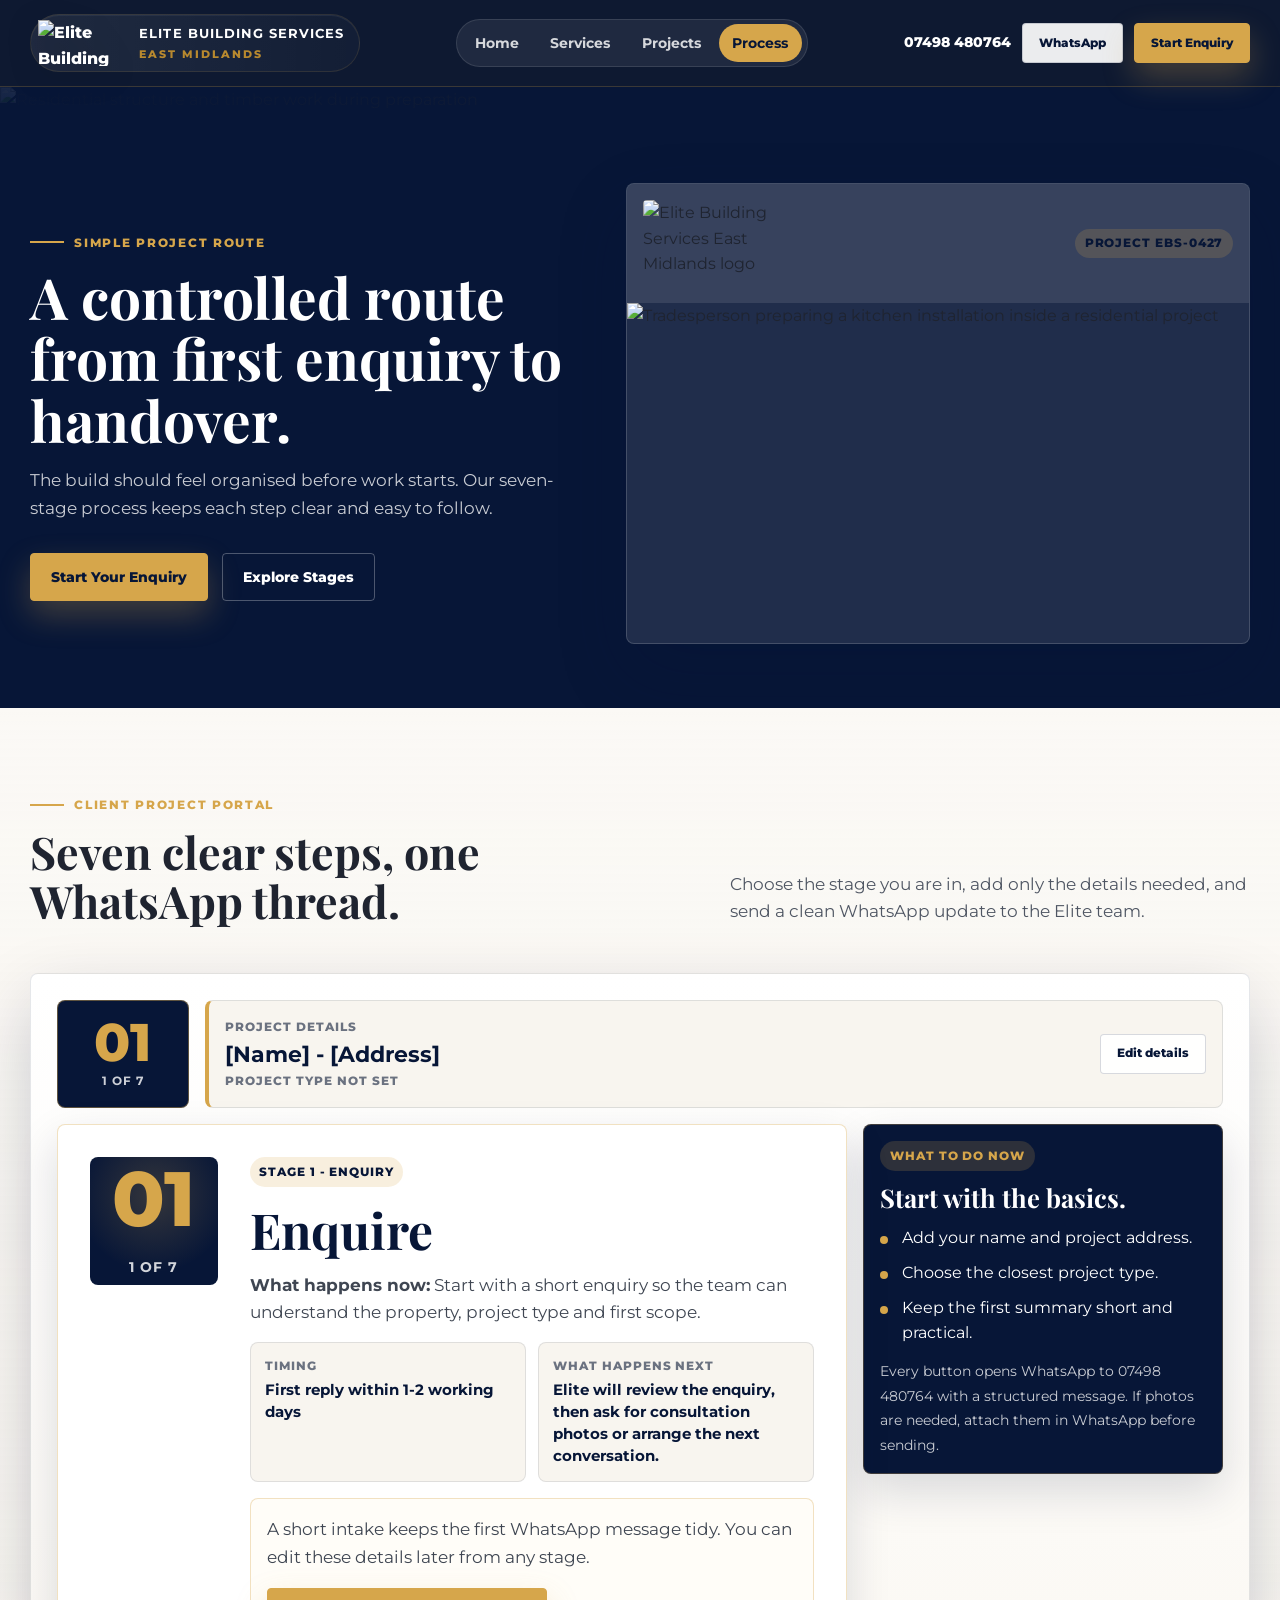
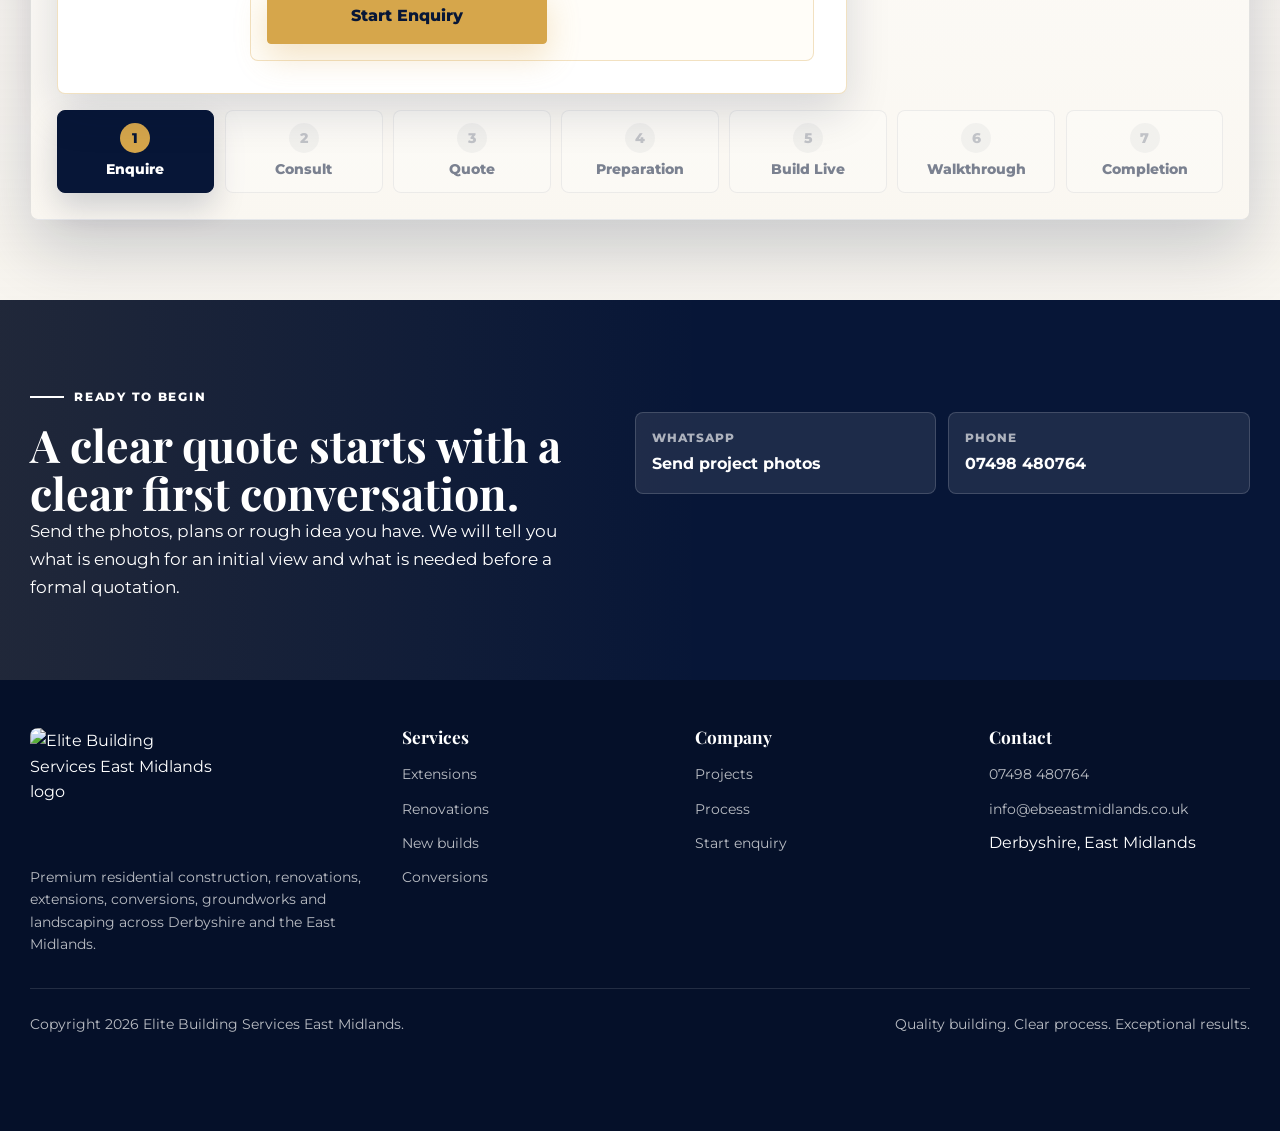
==== process.html @ 4956cdba "Add files via upload" ====
<!DOCTYPE html>
<html lang="en">
<head>
    <meta charset="UTF-8">
    <meta name="viewport" content="width=device-width, initial-scale=1.0">
    <title>Project Process | Elite Building Services East Midlands</title>
    <meta name="description" content="A portal-style walkthrough of the Elite Building Services seven-stage residential construction process, from enquiry and consultation to quote, build and completion.">
    <meta name="theme-color" content="#071637">
    <link rel="stylesheet" href="styles.css">
    <noscript><style>.site-loader{display:none}</style></noscript>
</head>
<body class="process-page">
    <a class="skip-link" href="#main">Skip to content</a>

    <div class="site-loader" aria-hidden="true">
        <img src="images/ebs-logo.png" alt="">
        <span class="loader-lines" aria-hidden="true"><span></span><span></span><span></span><span></span></span>
    </div>

    <header class="site-header" id="siteHeader">
        <div class="container header-inner">
            <a class="brand" href="index.html" aria-label="Elite Building Services East Midlands home">
                <img src="images/ebs-logo.png" width="390" height="256" alt="Elite Building Services East Midlands logo">
                <span class="brand-copy">
                    <strong>Elite Building Services</strong>
                    <span>East Midlands</span>
                </span>
            </a>

            <nav class="primary-nav" aria-label="Primary navigation">
                <a href="index.html">Home</a>
                <a href="services.html">Services</a>
                <a href="projects.html">Projects</a>
                <a class="active" href="process.html">Process</a>
            </nav>

            <div class="header-actions">
                <a class="phone-link" href="tel:07498480764">07498 480764</a>
                <a class="btn btn-secondary btn-small" href="https://wa.me/447498480764?text=Hi%20Elite%20Building%20Services%2C%20I%27d%20like%20to%20discuss%20a%20project" target="_blank" rel="noopener">WhatsApp</a>
                <a class="btn btn-primary btn-small" href="index.html#enquiry">Start Enquiry</a>
                <button class="menu-toggle" id="menuToggle" type="button" aria-expanded="false" aria-controls="mobileMenu">Menu</button>
            </div>
        </div>
    </header>

    <nav class="mobile-menu" id="mobileMenu" aria-label="Mobile navigation">
        <a href="index.html">Home</a>
        <a href="services.html">Services</a>
        <a href="projects.html">Projects</a>
        <a href="process.html">Process</a>
        <a href="tel:07498480764">Call 07498 480764</a>
        <a href="https://wa.me/447498480764?text=Hi%20Elite%20Building%20Services%2C%20I%27d%20like%20to%20discuss%20a%20project" target="_blank" rel="noopener">WhatsApp</a>
    </nav>

    <main id="main">
        <section class="page-hero control-hero" aria-labelledby="process-title">
            <img class="page-hero-img" src="images/WIP.png" alt="Residential structure and timber work during preparation">
            <div class="container page-hero-content control-grid">
                <div>
                    <p class="eyebrow">Simple project route</p>
                    <h1 id="process-title">A controlled route from first enquiry to handover.</h1>
                    <p class="lead">The build should feel organised before work starts. Our seven-stage process keeps each step clear and easy to follow.</p>
                    <div class="hero-actions">
                        <a class="btn btn-primary" href="index.html#enquiry">Start Your Enquiry</a>
                        <a class="btn btn-ghost" href="#stage-details">Explore Stages</a>
                    </div>
                </div>

                <aside class="control-screen" aria-label="Mock project portal overview">
                    <div class="control-screen-top">
                        <img src="images/ebs-logo.png" width="390" height="256" alt="Elite Building Services East Midlands logo">
                        <span class="status-chip">Project EBS-0427</span>
                    </div>
                    <div class="control-screen-image">
                        <img src="images/kitchen in progress.png" alt="Tradesperson preparing a kitchen installation inside a residential project">
                    </div>
                </aside>
            </div>
        </section>

        <section class="section client-portal-section" id="stage-details" aria-labelledby="stage-details-title">
            <div class="container">
                <div class="section-heading">
                    <div>
                        <p class="section-kicker">Client project portal</p>
                        <h2 id="stage-details-title">Seven clear steps, one WhatsApp thread.</h2>
                    </div>
                    <p class="lead">Choose the stage you are in, add only the details needed, and send a clean WhatsApp update to the Elite team.</p>
                </div>

                <div class="simple-process process-page-flow client-portal" data-portal data-client-portal data-default-stage="0">
                    <div class="portal-toolbar">
                        <div class="portal-stage-badge" aria-live="polite">
                            <span data-portal-stage-number>01</span>
                            <strong data-portal-step-text>1 of 7</strong>
                        </div>
                        <div class="portal-project-card">
                            <div>
                                <span>Project details</span>
                                <strong data-project-line>[Name] - [Address]</strong>
                                <em data-project-type-label>Project type not set</em>
                            </div>
                            <button class="btn btn-secondary btn-small" type="button" data-toggle-project-details>Edit details</button>
                        </div>
                    </div>

                    <form class="portal-project-form" data-project-details-form hidden>
                        <div class="form-row">
                            <div class="field">
                                <label for="portalClientName">Name</label>
                                <input id="portalClientName" name="name" autocomplete="name" data-project-input="name" placeholder="Your name" required>
                            </div>
                            <div class="field">
                                <label for="portalProjectAddress">Address</label>
                                <input id="portalProjectAddress" name="address" autocomplete="street-address" data-project-input="address" placeholder="Project address" required>
                            </div>
                        </div>
                        <div class="form-row">
                            <div class="field">
                                <label for="portalPhone">Phone number optional</label>
                                <input id="portalPhone" name="phone" autocomplete="tel" data-project-input="phone" placeholder="Best contact number">
                            </div>
                            <div class="field">
                                <label for="portalProjectType">Project type</label>
                                <select id="portalProjectType" name="projectType" data-project-input="projectType" required>
                                    <option value="">Select a project type</option>
                                    <option>Extension</option>
                                    <option>Renovation</option>
                                    <option>Kitchen</option>
                                    <option>Bathroom</option>
                                    <option>Conversion</option>
                                    <option>Groundworks</option>
                                    <option>Landscaping</option>
                                    <option>New Build</option>
                                    <option>Other</option>
                                </select>
                            </div>
                        </div>
                        <div class="field">
                            <label for="portalProjectSummary">Short project summary</label>
                            <textarea id="portalProjectSummary" name="summary" data-project-input="summary" placeholder="A short note about the work you are planning."></textarea>
                        </div>
                        <div class="portal-action-row">
                            <button class="btn btn-primary" type="submit">Save Project Details</button>
                            <button class="btn btn-secondary" type="button" data-cancel-project-details>Cancel</button>
                        </div>
                    </form>

                    <div class="portal-stage-layout">
                        <article class="current-stage-card portal-stage-card" aria-live="polite">
                            <div class="current-stage-number">
                                <span data-portal-stage-number>01</span>
                                <strong data-portal-step-text>1 of 7</strong>
                            </div>
                            <div class="current-stage-copy">
                                <span class="status-chip" data-portal-status>Stage 1</span>
                                <h3 data-portal-title>Enquire</h3>
                                <p><strong>What happens now:</strong> <span data-portal-summary>Tell us what you are planning through a short WhatsApp enquiry.</span></p>
                                <div class="portal-meta-row">
                                    <div>
                                        <span>Timing</span>
                                        <strong data-portal-timing>First reply within 1-2 working days</strong>
                                    </div>
                                    <div>
                                        <span>What happens next</span>
                                        <strong data-portal-next>We confirm the right route and ask for consultation details if needed.</strong>
                                    </div>
                                </div>
                                <div class="stage-action-panel" data-stage-action-panel></div>
                            </div>
                        </article>

                        <aside class="portal-helper-card">
                            <span class="status-chip">What to do now</span>
                            <h3 data-helper-title>Start with the basics.</h3>
                            <ul class="portal-checklist" data-portal-checklist></ul>
                            <p class="portal-note">Every button opens WhatsApp to 07498 480764 with a structured message. If photos are needed, attach them in WhatsApp before sending.</p>
                        </aside>
                    </div>

                    <div class="simple-stage-flow client-stage-flow" aria-label="Project stages">
                        <button class="simple-stage is-active" type="button" data-stage="0"><span>1</span>Enquire</button>
                        <button class="simple-stage" type="button" data-stage="1"><span>2</span>Consult</button>
                        <button class="simple-stage" type="button" data-stage="2"><span>3</span>Quote</button>
                        <button class="simple-stage" type="button" data-stage="3"><span>4</span>Preparation</button>
                        <button class="simple-stage" type="button" data-stage="4"><span>5</span>Build Live</button>
                        <button class="simple-stage" type="button" data-stage="5"><span>6</span>Walkthrough</button>
                        <button class="simple-stage" type="button" data-stage="6"><span>7</span>Completion</button>
                    </div>
                </div>
            </div>
        </section>

        <section class="section cta-band" aria-labelledby="process-cta-title">
            <div class="container cta-grid">
                <div class="cta-copy">
                    <p class="section-kicker">Ready to begin</p>
                    <h2 id="process-cta-title">A clear quote starts with a clear first conversation.</h2>
                    <p class="lead">Send the photos, plans or rough idea you have. We will tell you what is enough for an initial view and what is needed before a formal quotation.</p>
                </div>
                <div class="contact-cards">
                    <a class="contact-card" href="https://wa.me/447498480764?text=Hi%20Elite%20Building%20Services%2C%20I%27d%20like%20to%20start%20a%20project%20enquiry" target="_blank" rel="noopener">
                        <span>WhatsApp</span>
                        <strong>Send project photos</strong>
                    </a>
                    <a class="contact-card" href="tel:07498480764">
                        <span>Phone</span>
                        <strong>07498 480764</strong>
                    </a>
                </div>
            </div>
        </section>
    </main>

    <footer class="site-footer">
        <div class="container">
            <div class="footer-grid">
                <div>
                    <img class="footer-logo" src="images/ebs-logo.png" width="390" height="256" alt="Elite Building Services East Midlands logo">
                    <p>Premium residential construction, renovations, extensions, conversions, groundworks and landscaping across Derbyshire and the East Midlands.</p>
                </div>
                <div>
                    <h4>Services</h4>
                    <ul class="footer-list">
                        <li><a href="services.html#extensions">Extensions</a></li>
                        <li><a href="services.html#renovations">Renovations</a></li>
                        <li><a href="services.html#new-builds">New builds</a></li>
                        <li><a href="services.html#conversions">Conversions</a></li>
                    </ul>
                </div>
                <div>
                    <h4>Company</h4>
                    <ul class="footer-list">
                        <li><a href="projects.html">Projects</a></li>
                        <li><a href="process.html">Process</a></li>
                        <li><a href="index.html#enquiry">Start enquiry</a></li>
                    </ul>
                </div>
                <div>
                    <h4>Contact</h4>
                    <ul class="footer-list">
                        <li><a href="tel:07498480764">07498 480764</a></li>
                        <li><a href="mailto:info@ebseastmidlands.co.uk">info@ebseastmidlands.co.uk</a></li>
                        <li>Derbyshire, East Midlands</li>
                    </ul>
                </div>
            </div>
            <div class="footer-bottom">
                <p>Copyright 2026 Elite Building Services East Midlands.</p>
                <p>Quality building. Clear process. Exceptional results.</p>
            </div>
        </div>
    </footer>

    <div class="floating-enquiry" data-floating-enquiry>
        <button class="floating-enquiry-toggle" type="button" aria-expanded="false" aria-controls="floatingEnquiryPanel">
            <span>WA</span>
            <strong>Enquire</strong>
        </button>
        <div class="floating-enquiry-panel" id="floatingEnquiryPanel">
            <p>Start with photos, plans or a rough idea.</p>
            <a href="https://wa.me/447498480764?text=Hi%20Elite%20Building%20Services%2C%20I%27d%20like%20to%20start%20an%20enquiry.%20I%20can%20send%20photos%20of%20the%20project%20area." target="_blank" rel="noopener">General enquiry</a>
            <a href="https://wa.me/447498480764?text=Hi%20Elite%20Building%20Services%2C%20I%27m%20planning%20an%20extension.%20I%20can%20send%20clear%20photos%20of%20the%20area%2C%20access%20and%20levels." target="_blank" rel="noopener">Extension photo enquiry</a>
            <a href="https://wa.me/447498480764?text=Hi%20Elite%20Building%20Services%2C%20I%27m%20planning%20a%20kitchen%20renovation.%20I%20can%20send%20current%20photos%20and%20rough%20dimensions." target="_blank" rel="noopener">Kitchen renovation enquiry</a>
            <a href="tel:07498480764">Call 07498 480764</a>
        </div>
    </div>

    <div class="mobile-contact-bar" aria-label="Quick contact">
        <a href="https://wa.me/447498480764?text=Hi%20Elite%20Building%20Services%2C%20I%27d%20like%20to%20discuss%20a%20project" target="_blank" rel="noopener">WhatsApp</a>
        <a href="tel:07498480764">Call</a>
        <a href="index.html#enquiry">Enquire</a>
    </div>

    <script src="script.js"></script>
</body>
</html>
---- styles.css ----
@import url("https://fonts.googleapis.com/css2?family=Montserrat:wght@400;500;600;700;800&family=Playfair+Display:wght@600;700&display=swap");

:root {
    --navy: #071637;
    --navy-2: #0c2449;
    --gold: #d6a64b;
    --gold-2: #b8892f;
    --stone: #f8f5ef;
    --stone-2: #eee6d8;
    --white: #ffffff;
    --charcoal: #1f2430;
    --muted: #6b7280;
    --line: #ded7c9;
    --sage: #687669;

    --space-xs: 0.5rem;
    --space-sm: 0.875rem;
    --space-md: 1.25rem;
    --space-lg: 2rem;
    --space-xl: 3rem;
    --space-2xl: 5rem;

    --radius-sm: 4px;
    --radius-md: 8px;
    --radius-lg: 8px;

    --shadow-sm: 0 8px 24px rgba(7, 22, 55, 0.08);
    --shadow-md: 0 18px 45px rgba(7, 22, 55, 0.14);
    --shadow-lg: 0 28px 70px rgba(7, 22, 55, 0.2);
    --header-height: 86px;
}

* {
    box-sizing: border-box;
}

html {
    scroll-behavior: smooth;
    overflow-x: hidden;
}

body {
    margin: 0;
    overflow-x: hidden;
    color: var(--charcoal);
    background:
        linear-gradient(90deg, rgba(7, 22, 55, 0.025) 1px, transparent 1px),
        linear-gradient(180deg, rgba(7, 22, 55, 0.02) 1px, transparent 1px),
        var(--stone);
    background-size: 36px 36px, 36px 36px, auto;
    font-family: "Montserrat", Arial, sans-serif;
    line-height: 1.6;
}

body.is-locked {
    overflow: hidden;
}

[hidden] {
    display: none !important;
}

img {
    display: block;
    max-width: 100%;
    height: auto;
}

a {
    color: inherit;
    text-decoration: none;
}

button,
input,
textarea,
select {
    font: inherit;
}

button {
    cursor: pointer;
}

:focus-visible {
    outline: 3px solid rgba(214, 166, 75, 0.75);
    outline-offset: 3px;
}

.skip-link {
    position: absolute;
    top: -60px;
    left: 1rem;
    z-index: 9999;
    padding: 0.75rem 1rem;
    background: var(--gold);
    color: var(--navy);
    font-weight: 800;
    border-radius: var(--radius-sm);
}

.skip-link:focus {
    top: 1rem;
}

.site-loader {
    position: fixed;
    inset: 0;
    z-index: 3000;
    display: grid;
    place-items: center;
    overflow: hidden;
    background:
        radial-gradient(circle at 50% 42%, rgba(214, 166, 75, 0.18), transparent 28rem),
        linear-gradient(135deg, #06112b 0%, var(--navy) 58%, #030918 100%);
    transition: opacity 0.75s ease, visibility 0.75s ease, transform 0.75s ease;
}

.site-loader img {
    position: relative;
    z-index: 3;
    width: min(280px, 72vw);
    border: 1px solid rgba(214, 166, 75, 0.22);
    border-radius: var(--radius-lg);
    box-shadow: 0 34px 90px rgba(0, 0, 0, 0.38);
    opacity: 0.72;
    transform: translateY(10px) scale(0.94);
    clip-path: inset(0 26% 0 26%);
    filter: drop-shadow(0 0 28px rgba(214, 166, 75, 0.28));
    animation: logoBuild 0.72s cubic-bezier(0.77, 0, 0.18, 1) 0.08s forwards, logoSettle 0.68s ease 0.86s forwards;
}

.loader-lines {
    position: absolute;
    z-index: 2;
    width: min(332px, 82vw);
    height: min(220px, 54vw);
    pointer-events: none;
}

.loader-lines span {
    position: absolute;
    background: linear-gradient(90deg, transparent, rgba(214, 166, 75, 0.94), transparent);
    box-shadow: 0 0 18px rgba(214, 166, 75, 0.24);
    transform-origin: left center;
    opacity: 0;
}

.loader-lines span:nth-child(1),
.loader-lines span:nth-child(3) {
    height: 1px;
    left: 0;
    right: 0;
    transform: scaleX(0);
    animation: lineDrawX 0.72s ease 0.04s forwards;
}

.loader-lines span:nth-child(1) {
    top: 0;
}

.loader-lines span:nth-child(3) {
    bottom: 0;
    animation-delay: 0.18s;
}

.loader-lines span:nth-child(2),
.loader-lines span:nth-child(4) {
    width: 1px;
    top: 0;
    bottom: 0;
    transform: scaleY(0);
    animation: lineDrawY 0.72s ease 0.12s forwards;
}

.loader-lines span:nth-child(2) {
    right: 0;
}

.loader-lines span:nth-child(4) {
    left: 0;
    animation-delay: 0.26s;
}

.site-loader::before,
.site-loader::after {
    content: "";
    position: absolute;
    pointer-events: none;
}

.site-loader::before {
    width: min(360px, 82vw);
    height: min(360px, 82vw);
    border: 1px solid rgba(214, 166, 75, 0.16);
    border-radius: 999px;
    transform: scale(0.72);
    opacity: 0;
    animation: loaderHalo 1.35s ease 0.25s forwards;
}

.site-loader::after {
    width: min(320px, 80vw);
    height: 2px;
    background: linear-gradient(90deg, transparent, rgba(214, 166, 75, 0.85), transparent);
    transform: translateX(-120%);
    animation: loaderSweep 1.45s ease 0.35s forwards;
}

body.is-loaded .site-loader {
    opacity: 0;
    visibility: hidden;
    pointer-events: none;
    transform: translateY(-14px) scale(0.985);
}

body.is-loaded .site-header,
body.is-loaded main,
body.is-loaded .site-footer {
    animation: pageEnter 0.72s ease both;
}

@keyframes logoBuild {
    0% {
        opacity: 0.72;
        transform: translateY(10px) scale(0.94);
        clip-path: inset(0 26% 0 26%);
    }
    38% {
        opacity: 1;
        clip-path: inset(0 14% 0 14%);
    }
    100% {
        opacity: 1;
        transform: translateY(0) scale(1);
        clip-path: inset(0 0 0 0);
    }
}

@keyframes lineDrawX {
    0% {
        opacity: 0;
        transform: scaleX(0);
    }
    35% {
        opacity: 1;
    }
    100% {
        opacity: 0.72;
        transform: scaleX(1);
    }
}

@keyframes lineDrawY {
    0% {
        opacity: 0;
        transform: scaleY(0);
    }
    35% {
        opacity: 1;
    }
    100% {
        opacity: 0.72;
        transform: scaleY(1);
    }
}

@keyframes logoSettle {
    50% {
        transform: translateY(-3px) scale(1.015);
    }
    100% {
        transform: translateY(0) scale(1);
    }
}

@keyframes loaderHalo {
    0% {
        opacity: 0;
        transform: scale(0.72);
    }
    60% {
        opacity: 1;
    }
    100% {
        opacity: 0.28;
        transform: scale(1);
    }
}

@keyframes loaderSweep {
    0% {
        transform: translateX(-120%);
        opacity: 0;
    }
    30% {
        opacity: 1;
    }
    100% {
        transform: translateX(120%);
        opacity: 0;
    }
}

@keyframes pageEnter {
    from {
        opacity: 0.92;
        transform: translateY(10px);
    }
    to {
        opacity: 1;
        transform: translateY(0);
    }
}

.container {
    width: min(1220px, calc(100% - 40px));
    margin: 0 auto;
}

.section {
    padding: var(--space-2xl) 0;
}

.section-tight {
    padding: var(--space-xl) 0;
}

.section-navy {
    background: var(--navy);
    color: var(--white);
}

.section-stone {
    background: rgba(255, 255, 255, 0.48);
}

.section-kicker,
.eyebrow {
    display: inline-flex;
    align-items: center;
    gap: 0.65rem;
    margin: 0 0 var(--space-sm);
    color: var(--gold);
    font-size: 0.76rem;
    font-weight: 800;
    text-transform: uppercase;
    letter-spacing: 0.14em;
}

.section-kicker::before,
.eyebrow::before {
    content: "";
    width: 34px;
    height: 2px;
    background: currentColor;
}

h1,
h2,
h3,
h4 {
    margin: 0;
    color: var(--charcoal);
    font-family: "Playfair Display", Georgia, serif;
    line-height: 1.08;
}

[id] {
    scroll-margin-top: calc(var(--header-height) + 24px);
}

h1 {
    max-width: 900px;
    font-size: 4.35rem;
}

h2 {
    font-size: 2.8rem;
}

h3 {
    font-size: 1.55rem;
}

h4 {
    font-size: 1.08rem;
}

p {
    margin: 0;
    color: var(--muted);
}

.lead {
    max-width: 760px;
    color: #4f5663;
    font-size: 1.08rem;
}

.section-heading {
    display: flex;
    justify-content: space-between;
    gap: var(--space-lg);
    align-items: end;
    margin-bottom: var(--space-xl);
}

.section-heading .lead {
    max-width: 520px;
}

.section-navy h1,
.section-navy h2,
.section-navy h3,
.section-navy h4,
.section-navy p {
    color: var(--white);
}

.section-navy .lead,
.section-navy p {
    color: rgba(255, 255, 255, 0.76);
}

.btn {
    display: inline-flex;
    min-height: 48px;
    align-items: center;
    justify-content: center;
    gap: 0.55rem;
    padding: 0.82rem 1.25rem;
    border: 1px solid transparent;
    border-radius: var(--radius-sm);
    color: var(--navy);
    font-size: 0.86rem;
    font-weight: 800;
    line-height: 1.2;
    text-align: center;
    transition: transform 0.22s ease, background 0.22s ease, color 0.22s ease, border-color 0.22s ease, box-shadow 0.22s ease;
}

.btn:hover {
    transform: translateY(-2px);
}

.btn-primary {
    background: var(--gold);
    border-color: var(--gold);
    color: var(--navy);
    box-shadow: 0 14px 32px rgba(214, 166, 75, 0.28);
}

.btn-primary:hover {
    background: var(--gold-2);
    border-color: var(--gold-2);
}

.btn-secondary {
    background: rgba(255, 255, 255, 0.92);
    border-color: rgba(7, 22, 55, 0.16);
    color: var(--navy);
}

.btn-secondary:hover {
    background: var(--navy);
    border-color: var(--navy);
    color: var(--white);
}

.btn-ghost {
    background: transparent;
    border-color: rgba(255, 255, 255, 0.28);
    color: var(--white);
}

.btn-ghost:hover {
    background: var(--white);
    border-color: var(--white);
    color: var(--navy);
}

.btn-small {
    min-height: 40px;
    padding: 0.66rem 1rem;
    font-size: 0.78rem;
}

.site-header {
    position: sticky;
    top: 0;
    z-index: 2000;
    min-height: var(--header-height);
    background: rgba(5, 16, 41, 0.96);
    border-bottom: 1px solid rgba(214, 166, 75, 0.22);
    backdrop-filter: blur(20px);
    transition: box-shadow 0.24s ease, background 0.24s ease;
}

.site-header.is-scrolled {
    background: rgba(5, 16, 41, 0.98);
    box-shadow: 0 18px 38px rgba(5, 16, 41, 0.2);
}

.header-inner {
    display: flex;
    min-height: var(--header-height);
    align-items: center;
    justify-content: space-between;
    gap: var(--space-md);
}

.brand {
    display: inline-flex;
    align-items: center;
    gap: 0.85rem;
    min-width: 0;
    padding: 0.34rem 0.9rem 0.34rem 0.42rem;
    border: 1px solid rgba(214, 166, 75, 0.13);
    border-radius: 999px;
    background: linear-gradient(90deg, rgba(255, 255, 255, 0.075), rgba(255, 255, 255, 0.025));
    color: var(--white);
    font-weight: 800;
    box-shadow: inset 0 1px 0 rgba(255, 255, 255, 0.06);
}

.brand img {
    width: 88px;
    height: 46px;
    border-radius: 0;
    object-fit: contain;
    border: 0;
    box-shadow: none;
    filter: drop-shadow(0 8px 16px rgba(0, 0, 0, 0.24));
}

.brand-copy {
    display: flex;
    flex-direction: column;
    gap: 0.1rem;
}

.brand-copy strong {
    color: var(--white);
    font-size: 0.82rem;
    text-transform: uppercase;
    letter-spacing: 0.08em;
}

.brand-copy span {
    color: var(--gold-2);
    font-size: 0.68rem;
    font-weight: 800;
    text-transform: uppercase;
    letter-spacing: 0.18em;
}

.primary-nav {
    display: flex;
    align-items: center;
    justify-content: center;
    gap: 0.25rem;
    padding: 0.28rem;
    background: rgba(255, 255, 255, 0.07);
    border: 1px solid rgba(255, 255, 255, 0.11);
    border-radius: 999px;
}

.primary-nav a,
.mobile-menu a {
    position: relative;
    color: rgba(255, 255, 255, 0.82);
    font-size: 0.86rem;
    font-weight: 700;
}

.primary-nav a {
    padding: 0.48rem 0.86rem;
    border-radius: 999px;
}

.primary-nav a::after {
    display: none;
}

.primary-nav a:hover,
.primary-nav a.active {
    background: var(--gold);
    color: var(--navy);
}

.header-actions {
    display: flex;
    align-items: center;
    gap: 0.7rem;
}

.phone-link {
    color: var(--white);
    font-size: 0.85rem;
    font-weight: 800;
}

.menu-toggle {
    display: none;
    width: 44px;
    height: 44px;
    align-items: center;
    justify-content: center;
    border: 1px solid rgba(7, 22, 55, 0.15);
    border-radius: var(--radius-sm);
    background: rgba(255, 255, 255, 0.08);
    color: var(--white);
    font-size: 0.72rem;
    font-weight: 800;
    text-transform: uppercase;
}

.mobile-menu {
    display: none;
    position: fixed;
    top: var(--header-height);
    left: 0;
    right: 0;
    z-index: 1900;
    padding: 1.2rem 20px 1.5rem;
    background: var(--stone);
    border-bottom: 1px solid var(--line);
    box-shadow: var(--shadow-md);
}

.mobile-menu.is-open {
    display: grid;
    gap: 0.9rem;
}

.mobile-menu a {
    color: var(--navy);
    padding: 0.75rem 0;
    border-bottom: 1px solid rgba(7, 22, 55, 0.08);
}

.hero-home {
    position: relative;
    min-height: 760px;
    display: grid;
    align-items: stretch;
    overflow: hidden;
    background: var(--navy);
}

.hero-home::after {
    content: "";
    position: absolute;
    inset: 0;
    background:
        linear-gradient(90deg, rgba(7, 22, 55, 0.9) 0%, rgba(7, 22, 55, 0.72) 42%, rgba(7, 22, 55, 0.26) 100%),
        linear-gradient(180deg, rgba(7, 22, 55, 0.12) 0%, rgba(7, 22, 55, 0.8) 100%);
    z-index: 1;
}

.hero-home .hero-image {
    position: absolute;
    inset: 0;
    width: 100%;
    height: 100%;
    object-fit: cover;
}

.hero-inner {
    position: relative;
    z-index: 2;
    display: grid;
    grid-template-columns: minmax(0, 1.08fr) 420px;
    gap: var(--space-xl);
    align-items: center;
    padding: 7rem 0 5rem;
}

.hero-copy h1 {
    color: var(--white);
    min-width: 0;
    overflow-wrap: break-word;
}

.hero-copy .lead {
    max-width: 680px;
    margin-top: var(--space-md);
    color: rgba(255, 255, 255, 0.84);
    font-size: 1.15rem;
}

.hero-actions {
    display: flex;
    flex-wrap: wrap;
    gap: 0.9rem;
    margin-top: var(--space-lg);
}

.hero-brand-card {
    max-width: 390px;
    padding: 1rem;
    background: rgba(255, 255, 255, 0.1);
    border: 1px solid rgba(255, 255, 255, 0.18);
    border-radius: var(--radius-lg);
    backdrop-filter: blur(16px);
    box-shadow: var(--shadow-lg);
    text-align: center;
}

.hero-brand-card img {
    width: 180px;
    border-radius: var(--radius-md);
    margin: 0 auto 1rem;
}

.hero-brand-card p {
    color: rgba(255, 255, 255, 0.78);
    font-size: 0.9rem;
}

.hero-brand-card .metric-row {
    display: grid;
    grid-template-columns: repeat(2, 1fr);
    gap: 0.75rem;
    margin-top: 1rem;
}

.metric {
    padding: 0.9rem;
    background: rgba(7, 22, 55, 0.48);
    border: 1px solid rgba(214, 166, 75, 0.22);
    border-radius: var(--radius-md);
}

.metric strong {
    display: block;
    color: var(--gold);
    font-size: 1.3rem;
    line-height: 1;
}

.metric span {
    display: block;
    margin-top: 0.35rem;
    color: rgba(255, 255, 255, 0.76);
    font-size: 0.74rem;
    font-weight: 700;
}

.trust-strip {
    position: relative;
    z-index: 3;
    margin-top: -78px;
}

.trust-strip-inner {
    display: grid;
    grid-template-columns: 1.1fr repeat(4, 1fr);
    gap: 0;
    overflow: hidden;
    background: var(--white);
    border: 1px solid rgba(7, 22, 55, 0.1);
    border-radius: var(--radius-lg);
    box-shadow: var(--shadow-lg);
}

.trust-logo {
    display: grid;
    align-items: center;
    justify-items: center;
    padding: 1rem;
    background: var(--navy);
}

.trust-logo img {
    width: 170px;
    border-radius: var(--radius-md);
    margin: 0 auto;
}

.trust-item {
    padding: 1.2rem 1.1rem;
    border-left: 1px solid rgba(7, 22, 55, 0.08);
}

.trust-item strong {
    display: block;
    margin-bottom: 0.25rem;
    color: var(--navy);
    font-size: 0.88rem;
}

.trust-item span {
    color: var(--muted);
    font-size: 0.78rem;
}

.mosaic-grid {
    display: grid;
    grid-template-columns: 1.2fr 0.85fr 0.85fr;
    grid-auto-rows: 245px;
    gap: 1rem;
}

.mosaic-item {
    position: relative;
    overflow: hidden;
    border-radius: var(--radius-lg);
    box-shadow: var(--shadow-sm);
    isolation: isolate;
}

.mosaic-item.large {
    grid-row: span 2;
}

.mosaic-item.wide {
    grid-column: span 2;
}

.mosaic-item img,
.service-card img,
.case-image img,
.team-card img,
.project-card img,
.service-feature img,
.page-hero-img,
.feature-split img {
    width: 100%;
    height: 100%;
    object-fit: cover;
}

.mosaic-item img,
.service-card img,
.project-card img {
    transition: transform 0.5s ease;
}

.mosaic-item:hover img,
.service-card:hover img,
.project-card:hover img {
    transform: scale(1.045);
}

.mosaic-overlay {
    position: absolute;
    inset: auto 0 0;
    z-index: 2;
    display: flex;
    justify-content: space-between;
    gap: 1rem;
    align-items: end;
    padding: 1.4rem;
    color: var(--white);
    background: linear-gradient(180deg, transparent 0%, rgba(7, 22, 55, 0.86) 100%);
}

.mosaic-overlay strong {
    display: block;
    color: var(--white);
    font-size: 1rem;
}

.mosaic-overlay span {
    display: block;
    color: rgba(255, 255, 255, 0.72);
    font-size: 0.78rem;
    font-weight: 700;
}

.mosaic-overlay em {
    color: var(--gold);
    font-style: normal;
    font-size: 0.78rem;
    font-weight: 800;
    white-space: nowrap;
}

.services-grid {
    display: grid;
    grid-template-columns: repeat(3, 1fr);
    gap: 1rem;
}

.service-card {
    overflow: hidden;
    background: var(--white);
    border: 1px solid rgba(7, 22, 55, 0.1);
    border-radius: var(--radius-lg);
    box-shadow: var(--shadow-sm);
    transition: transform 0.22s ease, box-shadow 0.22s ease, border-color 0.22s ease;
}

.service-card:hover {
    transform: translateY(-4px);
    border-color: rgba(214, 166, 75, 0.55);
    box-shadow: var(--shadow-md);
}

.service-card-media {
    height: 210px;
    overflow: hidden;
}

.service-card-body {
    padding: 1.25rem;
}

.service-card h3 {
    margin-bottom: 0.55rem;
    font-size: 1.35rem;
}

.service-card p {
    font-size: 0.91rem;
}

.service-card .card-link {
    display: inline-flex;
    margin-top: 1rem;
    color: var(--gold-2);
    font-size: 0.78rem;
    font-weight: 800;
    text-transform: uppercase;
    letter-spacing: 0.1em;
}

.portal-section {
    position: relative;
    overflow: hidden;
    background: var(--navy);
}

.portal-section::before {
    content: "";
    position: absolute;
    inset: 0;
    background:
        linear-gradient(90deg, rgba(255, 255, 255, 0.035) 1px, transparent 1px),
        linear-gradient(180deg, rgba(255, 255, 255, 0.035) 1px, transparent 1px);
    background-size: 48px 48px;
    opacity: 0.8;
}

.portal-section > .container {
    position: relative;
    z-index: 1;
}

.portal-section h2,
.portal-section .section-heading p {
    color: var(--white);
}

.portal-section .lead {
    color: rgba(255, 255, 255, 0.74);
}

.portal-grid {
    display: grid;
    grid-template-columns: 1fr 420px;
    gap: var(--space-lg);
    align-items: start;
}

.portal-workspace,
.portal-panel,
.client-panel {
    background: rgba(255, 255, 255, 0.92);
    border: 1px solid rgba(255, 255, 255, 0.38);
    border-radius: var(--radius-lg);
    box-shadow: var(--shadow-lg);
}

.portal-workspace {
    padding: 1rem;
}

.portal-toolbar {
    display: flex;
    justify-content: space-between;
    gap: 1rem;
    align-items: center;
    padding: 1rem;
    margin-bottom: 1rem;
    background: var(--stone);
    border: 1px solid rgba(7, 22, 55, 0.08);
    border-radius: var(--radius-md);
}

.portal-toolbar img {
    width: 112px;
    border-radius: var(--radius-sm);
}

.project-ref {
    display: flex;
    flex-direction: column;
    align-items: end;
    color: var(--muted);
    font-size: 0.76rem;
    font-weight: 700;
    text-transform: uppercase;
    letter-spacing: 0.08em;
}

.project-ref strong {
    color: var(--navy);
    font-size: 1.1rem;
    letter-spacing: 0;
}

.progress-track {
    position: relative;
    height: 10px;
    margin: 0.5rem 1rem 1.3rem;
    overflow: hidden;
    background: rgba(7, 22, 55, 0.12);
    border-radius: 999px;
}

.progress-fill {
    width: 43%;
    height: 100%;
    background: linear-gradient(90deg, var(--gold) 0%, #f0c86e 100%);
    border-radius: inherit;
    transition: width 0.3s ease;
}

.stage-strip {
    display: grid;
    grid-template-columns: repeat(7, 1fr);
    gap: 0.6rem;
}

.portal-intake {
    display: grid;
    grid-template-columns: 260px 1fr;
    gap: 0.9rem;
    margin: 0 0 1rem;
    padding: 1rem;
    background: var(--stone);
    border: 1px solid rgba(7, 22, 55, 0.08);
    border-radius: var(--radius-md);
}

.portal-intake.compact-intake {
    grid-template-columns: 1fr;
    margin: 1rem 0;
}

.compact-field {
    align-content: start;
}

.photo-brief {
    display: grid;
    gap: 0.55rem;
    min-width: 0;
    padding-left: 1rem;
    border-left: 1px solid rgba(7, 22, 55, 0.12);
}

.photo-brief h4 {
    color: var(--navy);
    font-family: "Montserrat", Arial, sans-serif;
    font-size: 0.88rem;
    text-transform: uppercase;
    letter-spacing: 0.08em;
}

.photo-brief p {
    font-size: 0.86rem;
}

.stage-card,
.process-nav-button {
    display: grid;
    gap: 0.45rem;
    min-height: 126px;
    padding: 0.85rem;
    border: 1px solid rgba(7, 22, 55, 0.1);
    border-radius: var(--radius-md);
    background: var(--white);
    color: var(--charcoal);
    text-align: left;
    transition: transform 0.22s ease, border-color 0.22s ease, box-shadow 0.22s ease, background 0.22s ease;
}

.stage-card:hover,
.process-nav-button:hover {
    transform: translateY(-2px);
    border-color: rgba(214, 166, 75, 0.55);
    box-shadow: var(--shadow-sm);
}

.stage-card.is-active,
.process-nav-button.is-active {
    background: var(--navy);
    border-color: var(--gold);
    color: var(--white);
}

.stage-card.is-complete .stage-number,
.process-nav-button.is-complete .stage-number {
    background: rgba(104, 118, 105, 0.14);
    color: var(--sage);
}

.stage-card.is-active .stage-number,
.process-nav-button.is-active .stage-number {
    background: var(--gold);
    color: var(--navy);
}

.stage-number {
    display: inline-grid;
    width: 32px;
    height: 32px;
    place-items: center;
    border-radius: 999px;
    background: rgba(214, 166, 75, 0.16);
    color: var(--gold-2);
    font-size: 0.8rem;
    font-weight: 800;
}

.stage-card strong,
.process-nav-button strong {
    display: block;
    font-size: 0.82rem;
    line-height: 1.2;
}

.stage-card span,
.process-nav-button span {
    color: var(--muted);
    font-size: 0.7rem;
    font-weight: 700;
    line-height: 1.35;
}

.stage-card.is-active span,
.process-nav-button.is-active span {
    color: rgba(255, 255, 255, 0.72);
}

.portal-panel,
.client-panel {
    padding: 1.25rem;
}

.status-chip {
    display: inline-flex;
    align-items: center;
    width: fit-content;
    padding: 0.35rem 0.6rem;
    border-radius: 999px;
    background: rgba(214, 166, 75, 0.18);
    color: var(--navy);
    font-size: 0.72rem;
    font-weight: 800;
    text-transform: uppercase;
    letter-spacing: 0.08em;
}

.portal-panel h3,
.client-panel h3 {
    margin: 0.75rem 0 0.55rem;
}

.portal-meta {
    display: grid;
    grid-template-columns: repeat(2, 1fr);
    gap: 0.75rem;
    margin: 1rem 0;
}

.portal-meta div {
    padding: 0.8rem;
    background: var(--stone);
    border: 1px solid rgba(7, 22, 55, 0.08);
    border-radius: var(--radius-md);
}

.portal-meta span {
    display: block;
    color: var(--muted);
    font-size: 0.7rem;
    font-weight: 800;
    text-transform: uppercase;
    letter-spacing: 0.08em;
}

.portal-meta strong {
    display: block;
    margin-top: 0.25rem;
    color: var(--navy);
    font-size: 0.92rem;
}

.portal-columns {
    display: grid;
    grid-template-columns: 1fr 1fr;
    gap: 1rem;
    margin-top: 1rem;
}

.portal-list h4 {
    margin-bottom: 0.6rem;
    color: var(--navy);
    font-family: "Montserrat", Arial, sans-serif;
    font-size: 0.8rem;
    text-transform: uppercase;
    letter-spacing: 0.08em;
}

.check-list,
.plain-list {
    list-style: none;
    padding: 0;
    margin: 0;
    display: grid;
    gap: 0.55rem;
}

.check-list li,
.plain-list li {
    position: relative;
    padding-left: 1.25rem;
    color: var(--muted);
    font-size: 0.86rem;
}

.check-list li::before,
.plain-list li::before {
    content: "";
    position: absolute;
    left: 0;
    top: 0.62rem;
    width: 7px;
    height: 7px;
    border-radius: 999px;
    background: var(--gold);
}

.upload-row {
    display: grid;
    grid-template-columns: repeat(3, 1fr);
    gap: 0.65rem;
    margin-top: 1rem;
}

.upload-tile {
    display: grid;
    min-height: 76px;
    align-content: center;
    gap: 0.15rem;
    padding: 0.75rem;
    background: rgba(7, 22, 55, 0.04);
    border: 1px dashed rgba(7, 22, 55, 0.22);
    border-radius: var(--radius-md);
    color: var(--navy);
    font-size: 0.76rem;
    font-weight: 800;
}

.upload-tile span {
    color: var(--muted);
    font-size: 0.68rem;
    font-weight: 700;
}

.readiness {
    margin-top: 1rem;
    padding: 1rem;
    background: var(--navy);
    border-radius: var(--radius-md);
    color: var(--white);
}

.readiness-top {
    display: flex;
    justify-content: space-between;
    gap: 1rem;
    align-items: center;
    margin-bottom: 0.75rem;
}

.readiness strong {
    color: var(--gold);
    font-size: 1.6rem;
}

.mini-bar {
    height: 8px;
    overflow: hidden;
    background: rgba(255, 255, 255, 0.16);
    border-radius: 999px;
}

.mini-bar span {
    display: block;
    width: 78%;
    height: 100%;
    background: var(--gold);
}

.team-grid {
    display: grid;
    grid-template-columns: repeat(4, 1fr);
    gap: 1rem;
}

.team-card {
    position: relative;
    display: grid;
    overflow: hidden;
    background: linear-gradient(180deg, #fffdf8 0%, var(--white) 100%);
    border: 1px solid rgba(7, 22, 55, 0.1);
    border-radius: var(--radius-lg);
    box-shadow: var(--shadow-sm);
    color: inherit;
    text-align: left;
    transition: transform 0.22s ease, box-shadow 0.22s ease, border-color 0.22s ease;
}

button.team-card {
    width: 100%;
    padding: 0;
    font: inherit;
}

.team-card:hover {
    transform: translateY(-4px);
    border-color: rgba(214, 166, 75, 0.5);
    box-shadow: var(--shadow-md);
}

.team-card-image {
    position: relative;
    height: 310px;
    overflow: hidden;
    background:
        radial-gradient(circle at 78% 20%, rgba(214, 166, 75, 0.16), transparent 14rem),
        linear-gradient(135deg, #fffdf8 0%, var(--stone) 100%);
}

.team-card-image::after {
    content: "";
    position: absolute;
    inset: 0;
    background: linear-gradient(180deg, transparent 62%, rgba(255, 255, 255, 0.88) 100%);
    pointer-events: none;
}

.person-card {
    border-color: rgba(214, 166, 75, 0.28);
    box-shadow: 0 18px 45px rgba(7, 22, 55, 0.11);
}

.person-card::before {
    content: "";
    position: absolute;
    inset: 0.7rem 0.7rem auto auto;
    width: 56px;
    height: 2px;
    background: var(--gold);
    z-index: 2;
}

.person-card .team-card-image {
    display: grid;
    place-items: center;
    padding: 0.55rem;
    background:
        radial-gradient(circle at 78% 24%, rgba(214, 166, 75, 0.18), transparent 13rem),
        linear-gradient(180deg, #fffdfa 0%, #f8f4ec 100%);
}

.person-card .team-card-image img {
    width: 100%;
    height: 100%;
    object-fit: contain;
    object-position: center bottom;
    border-radius: var(--radius-md) var(--radius-md) 0 0;
    filter: saturate(1.06) contrast(1.04) drop-shadow(0 16px 28px rgba(7, 22, 55, 0.13));
}

.person-card .team-card-image::after {
    background: linear-gradient(180deg, transparent 74%, rgba(255, 255, 255, 0.92) 100%);
}

.team-card-body {
    position: relative;
    z-index: 2;
    display: grid;
    gap: 0.35rem;
    padding: 1rem;
}

.team-card-body strong {
    color: var(--navy);
    font-family: "Playfair Display", Georgia, serif;
    font-size: 1.35rem;
    line-height: 1.1;
}

.team-card-body span {
    color: var(--gold-2);
    font-size: 0.76rem;
    font-weight: 800;
    text-transform: uppercase;
    letter-spacing: 0.08em;
}

.team-card-body em {
    color: var(--muted);
    font-size: 0.88rem;
    font-style: normal;
}

.team-card-body small {
    display: inline-flex;
    width: fit-content;
    margin-top: 0.35rem;
    color: var(--navy);
    font-size: 0.76rem;
    font-weight: 800;
    text-transform: uppercase;
    letter-spacing: 0.08em;
}

.team-grid-equal .team-card {
    min-height: 430px;
}

.placeholder-card .team-card-image {
    display: grid;
    place-items: center;
    background:
        radial-gradient(circle at 50% 35%, rgba(214, 166, 75, 0.22), transparent 12rem),
        linear-gradient(135deg, var(--navy) 0%, var(--navy-2) 100%);
}

.placeholder-card .team-card-image::after {
    display: none;
}

.placeholder-mark span,
.team-modal-image span {
    display: grid;
    width: 104px;
    height: 104px;
    place-items: center;
    border: 1px solid rgba(214, 166, 75, 0.46);
    border-radius: 999px;
    color: var(--gold);
    font-weight: 900;
    letter-spacing: 0.12em;
}

.team-card h3 {
    margin-bottom: 0.35rem;
    font-size: 1.22rem;
}

.team-card p {
    font-size: 0.86rem;
}

.feature-split {
    display: grid;
    grid-template-columns: 0.95fr 1fr;
    gap: var(--space-lg);
    align-items: stretch;
}

.feature-split-media {
    min-height: 420px;
    overflow: hidden;
    border-radius: var(--radius-lg);
    box-shadow: var(--shadow-md);
}

.feature-card {
    display: grid;
    align-content: center;
    padding: var(--space-xl);
    background: var(--white);
    border: 1px solid rgba(7, 22, 55, 0.1);
    border-radius: var(--radius-lg);
    box-shadow: var(--shadow-sm);
}

.feature-card img {
    width: 100%;
    max-width: 440px;
    margin-bottom: var(--space-lg);
    border-radius: var(--radius-md);
}

.channel-feature {
    display: grid;
    grid-template-columns: minmax(280px, 0.72fr) minmax(0, 1.28fr);
    gap: var(--space-lg);
    align-items: stretch;
}

.channel-copy {
    min-height: 360px;
}

.channel-media {
    min-height: 420px;
    overflow: hidden;
    border-radius: var(--radius-lg);
    background: var(--navy);
    box-shadow: var(--shadow-md);
}

.channel-media img {
    width: 100%;
    height: 100%;
    object-fit: cover;
}

.service-area-card {
    display: grid;
    grid-template-columns: 0.86fr 1.14fr;
    gap: var(--space-lg);
    align-items: center;
    padding: var(--space-lg);
    background: rgba(255, 255, 255, 0.72);
    border: 1px solid rgba(7, 22, 55, 0.1);
    border-radius: var(--radius-lg);
    box-shadow: var(--shadow-sm);
}

.service-area-map {
    min-height: 360px;
    overflow: hidden;
    border-radius: var(--radius-lg);
    background: var(--white);
    box-shadow: var(--shadow-sm);
}

.service-area-map img {
    width: 100%;
    height: 100%;
    object-fit: contain;
    padding: 0.75rem;
    background: var(--white);
}

.case-study-grid {
    display: grid;
    grid-template-columns: 1.1fr 0.9fr;
    gap: var(--space-lg);
    align-items: stretch;
}

.case-image {
    min-height: 520px;
    overflow: hidden;
    border-radius: var(--radius-lg);
    box-shadow: var(--shadow-md);
}

.case-content {
    display: grid;
    gap: 1rem;
    align-content: center;
}

.case-card {
    padding: 1.25rem;
    background: var(--white);
    border: 1px solid rgba(7, 22, 55, 0.1);
    border-left: 4px solid var(--gold);
    border-radius: var(--radius-lg);
    box-shadow: var(--shadow-sm);
}

.case-card h3 {
    margin-bottom: 0.45rem;
    font-family: "Montserrat", Arial, sans-serif;
    font-size: 0.88rem;
    text-transform: uppercase;
    letter-spacing: 0.08em;
}

.cta-band {
    position: relative;
    overflow: hidden;
    background: var(--navy);
    color: var(--white);
}

.cta-band::before {
    content: "";
    position: absolute;
    inset: 0;
    background: linear-gradient(90deg, rgba(214, 166, 75, 0.12), transparent 55%);
}

.cta-grid {
    position: relative;
    display: grid;
    grid-template-columns: 0.95fr 1.05fr;
    gap: var(--space-xl);
    align-items: start;
}

.cta-copy h2,
.cta-copy p {
    color: var(--white);
}

.contact-cards {
    display: grid;
    grid-template-columns: repeat(2, 1fr);
    gap: 0.75rem;
    margin-top: var(--space-lg);
}

.contact-card {
    padding: 1rem;
    background: rgba(255, 255, 255, 0.09);
    border: 1px solid rgba(255, 255, 255, 0.16);
    border-radius: var(--radius-md);
}

.contact-card span {
    display: block;
    color: rgba(255, 255, 255, 0.64);
    font-size: 0.72rem;
    font-weight: 800;
    text-transform: uppercase;
    letter-spacing: 0.08em;
}

.contact-card strong {
    display: block;
    margin-top: 0.25rem;
    color: var(--white);
}

.enquiry-form {
    display: grid;
    gap: 0.85rem;
    padding: 1.2rem;
    background: rgba(255, 255, 255, 0.94);
    border-radius: var(--radius-lg);
    box-shadow: var(--shadow-lg);
}

.form-row {
    display: grid;
    grid-template-columns: repeat(2, 1fr);
    gap: 0.85rem;
}

.field {
    display: grid;
    gap: 0.35rem;
}

.field label {
    color: var(--navy);
    font-size: 0.72rem;
    font-weight: 800;
    text-transform: uppercase;
    letter-spacing: 0.08em;
}

.field input,
.field textarea,
.field select {
    width: 100%;
    border: 1px solid rgba(7, 22, 55, 0.16);
    border-radius: var(--radius-sm);
    background: var(--white);
    color: var(--charcoal);
    padding: 0.85rem;
}

.field textarea {
    min-height: 118px;
    resize: vertical;
}

.form-note {
    color: var(--muted);
    font-size: 0.78rem;
}

.site-footer {
    background: #051029;
    color: var(--white);
    padding: var(--space-xl) 0 6rem;
}

.footer-grid {
    display: grid;
    grid-template-columns: 1.3fr repeat(3, 1fr);
    gap: var(--space-lg);
}

.footer-logo {
    width: 185px;
    margin-bottom: 1rem;
    border-radius: var(--radius-md);
}

.site-footer h3,
.site-footer h4 {
    color: var(--white);
    margin-bottom: 0.9rem;
}

.site-footer p,
.site-footer a {
    color: rgba(255, 255, 255, 0.72);
    font-size: 0.88rem;
}

.site-footer a:hover {
    color: var(--gold);
}

.footer-list {
    list-style: none;
    display: grid;
    gap: 0.55rem;
    padding: 0;
    margin: 0;
}

.footer-bottom {
    display: flex;
    justify-content: space-between;
    gap: 1rem;
    padding-top: 1.5rem;
    margin-top: 2rem;
    border-top: 1px solid rgba(255, 255, 255, 0.12);
}

.floating-enquiry {
    position: fixed;
    right: 1.25rem;
    bottom: 1.25rem;
    z-index: 2200;
    display: grid;
    justify-items: end;
    gap: 0.7rem;
}

.floating-enquiry-toggle {
    display: inline-flex;
    align-items: center;
    gap: 0.6rem;
    min-height: 58px;
    padding: 0.7rem 0.95rem 0.7rem 0.7rem;
    border: 1px solid rgba(214, 166, 75, 0.44);
    border-radius: 999px;
    background: var(--navy);
    color: var(--white);
    box-shadow: 0 18px 42px rgba(5, 16, 41, 0.28);
}

.floating-enquiry-toggle span {
    display: grid;
    width: 40px;
    height: 40px;
    place-items: center;
    border-radius: 999px;
    background: #25d366;
    color: var(--navy);
    font-size: 0.72rem;
    font-weight: 900;
}

.floating-enquiry-toggle strong {
    font-size: 0.82rem;
    text-transform: uppercase;
    letter-spacing: 0.08em;
}

.floating-enquiry-panel {
    display: none;
    width: min(320px, calc(100vw - 32px));
    max-height: min(420px, 70vh);
    overflow: auto;
    padding: 0.65rem;
    background: rgba(255, 255, 255, 0.96);
    border: 1px solid rgba(7, 22, 55, 0.12);
    border-radius: var(--radius-lg);
    box-shadow: var(--shadow-lg);
}

.floating-enquiry.is-open .floating-enquiry-panel {
    display: grid;
    gap: 0.45rem;
}

.floating-enquiry-panel p {
    padding: 0.5rem 0.6rem 0.35rem;
    color: var(--navy);
    font-size: 0.72rem;
    font-weight: 800;
    text-transform: uppercase;
    letter-spacing: 0.08em;
}

.floating-enquiry-panel a {
    display: block;
    padding: 0.78rem 0.82rem;
    border-radius: var(--radius-md);
    background: var(--stone);
    color: var(--navy);
    font-size: 0.82rem;
    font-weight: 800;
}

.floating-enquiry-panel a:hover {
    background: var(--navy);
    color: var(--white);
}

.mobile-contact-bar {
    display: none !important;
}

.page-hero {
    position: relative;
    min-height: 440px;
    display: grid;
    align-items: end;
    overflow: hidden;
    background: var(--navy);
}

.page-hero::after {
    content: "";
    position: absolute;
    inset: 0;
    background: linear-gradient(90deg, rgba(7, 22, 55, 0.92) 0%, rgba(7, 22, 55, 0.6) 58%, rgba(7, 22, 55, 0.16) 100%);
}

.page-hero-img {
    position: absolute;
    inset: 0;
    height: 100%;
}

.page-hero-content {
    position: relative;
    z-index: 1;
    padding: 6rem 0 4rem;
}

.page-hero h1 {
    color: var(--white);
    font-size: 3.55rem;
}

.page-hero .lead {
    margin-top: 1rem;
    color: rgba(255, 255, 255, 0.78);
}

.projects-grid {
    display: grid;
    grid-template-columns: repeat(3, 1fr);
    gap: 1rem;
}

.project-card {
    display: grid;
    overflow: hidden;
    border: 1px solid rgba(7, 22, 55, 0.1);
    border-radius: var(--radius-lg);
    background: var(--white);
    box-shadow: var(--shadow-sm);
    color: inherit;
    text-align: left;
    transition: transform 0.22s ease, box-shadow 0.22s ease, opacity 0.2s ease;
}

.project-card:hover {
    transform: translateY(-4px);
    box-shadow: var(--shadow-md);
}

.project-card.is-hidden {
    display: none;
}

.project-card-media {
    height: 270px;
    overflow: hidden;
}

.project-card-body {
    display: grid;
    gap: 0.55rem;
    padding: 1.1rem;
}

.project-meta {
    display: flex;
    flex-wrap: wrap;
    gap: 0.45rem;
}

.pill {
    display: inline-flex;
    width: fit-content;
    padding: 0.28rem 0.52rem;
    border-radius: 999px;
    background: rgba(214, 166, 75, 0.16);
    color: var(--navy);
    font-size: 0.68rem;
    font-weight: 800;
    text-transform: uppercase;
    letter-spacing: 0.06em;
}

.project-card h3 {
    font-size: 1.32rem;
}

.project-card p {
    font-size: 0.88rem;
}

.project-card .project-action {
    margin-top: 0.35rem;
    color: var(--gold-2);
    font-size: 0.75rem;
    font-weight: 800;
    text-transform: uppercase;
    letter-spacing: 0.09em;
}

.modal {
    position: fixed;
    inset: 0;
    z-index: 3200;
    display: none;
    align-items: center;
    justify-content: center;
    padding: 24px;
}

.modal.is-open {
    display: flex;
}

.modal-backdrop {
    position: absolute;
    inset: 0;
    background: rgba(5, 16, 41, 0.78);
    backdrop-filter: blur(8px);
}

.modal-dialog {
    position: relative;
    z-index: 1;
    display: grid;
    grid-template-columns: 1.02fr 0.98fr;
    width: min(980px, 100%);
    max-height: min(780px, calc(100vh - 48px));
    overflow: hidden;
    background: var(--white);
    border-radius: var(--radius-lg);
    box-shadow: var(--shadow-lg);
}

.modal-image {
    min-height: 540px;
    background: var(--stone-2);
}

.modal-image img {
    width: 100%;
    height: 100%;
    object-fit: cover;
}

.modal-content {
    overflow-y: auto;
    padding: 2rem;
}

.modal-close {
    position: absolute;
    top: 0.75rem;
    right: 0.75rem;
    z-index: 2;
    display: grid;
    width: 42px;
    height: 42px;
    place-items: center;
    border: 0;
    border-radius: 999px;
    background: var(--navy);
    color: var(--white);
    font-size: 1.2rem;
    line-height: 1;
}

.detail-list {
    display: grid;
    gap: 0.85rem;
    margin-top: 1.25rem;
}

.detail-item {
    padding: 1rem;
    background: var(--stone);
    border-left: 3px solid var(--gold);
    border-radius: var(--radius-md);
}

.detail-item strong {
    display: block;
    margin-bottom: 0.25rem;
    color: var(--navy);
}

.team-modal-dialog {
    position: relative;
    z-index: 1;
    display: grid;
    grid-template-columns: 360px minmax(0, 1fr);
    width: min(820px, 100%);
    overflow: hidden;
    background: var(--white);
    border-radius: var(--radius-lg);
    box-shadow: var(--shadow-lg);
}

.team-modal-image {
    display: grid;
    min-height: 420px;
    place-items: center;
    background: var(--stone);
}

.team-modal-image img {
    width: 100%;
    height: 100%;
    object-fit: cover;
}

.team-modal-image.is-placeholder {
    background:
        radial-gradient(circle at 50% 36%, rgba(214, 166, 75, 0.2), transparent 13rem),
        linear-gradient(135deg, var(--navy), var(--navy-2));
}

.team-modal-content {
    display: grid;
    align-content: center;
    gap: 1rem;
    padding: var(--space-lg);
}

.team-modal-content h2 {
    color: var(--navy);
}

.team-modal-content p {
    color: var(--muted);
    font-size: 1rem;
}

.service-intro-grid {
    display: grid;
    grid-template-columns: 0.85fr 1.15fr;
    gap: var(--space-lg);
    align-items: center;
}

.service-index {
    display: grid;
    gap: 0.7rem;
}

.service-index a {
    display: flex;
    justify-content: space-between;
    gap: 1rem;
    padding: 1rem;
    background: var(--white);
    border: 1px solid rgba(7, 22, 55, 0.1);
    border-radius: var(--radius-md);
    color: var(--navy);
    font-weight: 800;
}

.service-index a span {
    color: var(--gold-2);
}

.service-feature {
    display: grid;
    grid-template-columns: 0.95fr 1.05fr;
    gap: var(--space-lg);
    align-items: stretch;
    padding: var(--space-xl) 0;
    border-top: 1px solid rgba(7, 22, 55, 0.1);
}

.service-feature:nth-child(even) {
    grid-template-columns: 1.05fr 0.95fr;
}

.service-feature:nth-child(even) .service-feature-media {
    order: 2;
}

.service-feature-media {
    min-height: 420px;
    overflow: hidden;
    border-radius: var(--radius-lg);
    box-shadow: var(--shadow-md);
}

.service-feature-content {
    display: grid;
    align-content: center;
    gap: 1.1rem;
}

.included-grid {
    display: grid;
    grid-template-columns: repeat(2, 1fr);
    gap: 0.65rem;
}

.included-grid span {
    padding: 0.75rem;
    background: var(--white);
    border: 1px solid rgba(7, 22, 55, 0.1);
    border-radius: var(--radius-md);
    color: var(--navy);
    font-size: 0.82rem;
    font-weight: 700;
}

.control-hero {
    background: var(--navy);
}

.control-grid {
    position: relative;
    z-index: 1;
    display: grid;
    grid-template-columns: 0.95fr 1.05fr;
    gap: var(--space-lg);
    align-items: center;
}

.control-screen {
    overflow: hidden;
    background: rgba(255, 255, 255, 0.1);
    border: 1px solid rgba(255, 255, 255, 0.16);
    border-radius: var(--radius-lg);
    box-shadow: var(--shadow-lg);
}

.control-screen-top {
    display: flex;
    justify-content: space-between;
    gap: 1rem;
    align-items: center;
    padding: 1rem;
    background: rgba(255, 255, 255, 0.1);
}

.control-screen-top img {
    width: 132px;
    border-radius: var(--radius-sm);
}

.control-screen-image {
    height: 340px;
}

.control-screen-image img {
    width: 100%;
    height: 100%;
    object-fit: cover;
}

.stage-navigator {
    position: sticky;
    top: var(--header-height);
    z-index: 990;
    padding: 1rem 0;
    background: rgba(248, 245, 239, 0.96);
    border-bottom: 1px solid rgba(7, 22, 55, 0.1);
    backdrop-filter: blur(16px);
}

.stage-navigator .stage-strip {
    overflow-x: auto;
    grid-template-columns: repeat(7, minmax(140px, 1fr));
}

.process-layout {
    display: grid;
    grid-template-columns: minmax(0, 1fr) 390px;
    gap: var(--space-lg);
    align-items: start;
}

.process-detail-stack {
    display: grid;
    gap: 1rem;
}

.stage-detail {
    display: grid;
    grid-template-columns: 190px 1fr;
    gap: 1rem;
    padding: 1.1rem;
    background: var(--white);
    border: 1px solid rgba(7, 22, 55, 0.1);
    border-radius: var(--radius-lg);
    box-shadow: var(--shadow-sm);
}

.stage-detail-side {
    display: grid;
    align-content: start;
    gap: 0.65rem;
    padding-right: 1rem;
    border-right: 1px solid rgba(7, 22, 55, 0.1);
}

.stage-detail-grid {
    display: grid;
    grid-template-columns: repeat(2, 1fr);
    gap: 1rem;
}

.detail-box h4 {
    margin-bottom: 0.45rem;
    color: var(--navy);
    font-family: "Montserrat", Arial, sans-serif;
    font-size: 0.78rem;
    text-transform: uppercase;
    letter-spacing: 0.08em;
}

.detail-box p,
.detail-box li {
    color: var(--muted);
    font-size: 0.86rem;
}

.detail-box ul {
    list-style: none;
    display: grid;
    gap: 0.35rem;
    padding: 0;
    margin: 0;
}

.client-panel {
    position: sticky;
    top: calc(var(--header-height) + 112px);
}

.activity-feed {
    display: grid;
    gap: 0.65rem;
    margin: 1rem 0;
}

.activity-item {
    display: grid;
    gap: 0.15rem;
    padding: 0.75rem;
    background: var(--stone);
    border: 1px solid rgba(7, 22, 55, 0.08);
    border-radius: var(--radius-md);
}

.activity-item strong {
    color: var(--navy);
    font-size: 0.84rem;
}

.activity-item span {
    color: var(--muted);
    font-size: 0.73rem;
    font-weight: 700;
}

.hero-journey-mini {
    display: grid;
    grid-template-columns: repeat(7, minmax(0, 1fr));
    gap: 0.35rem;
    max-width: 760px;
    margin-top: var(--space-lg);
    padding: 0.55rem;
    background: rgba(5, 16, 41, 0.54);
    border: 1px solid rgba(255, 255, 255, 0.16);
    border-radius: var(--radius-lg);
    backdrop-filter: blur(14px);
}

.hero-journey-mini span {
    position: relative;
    display: grid;
    min-height: 46px;
    place-items: center;
    padding: 0.48rem;
    border: 1px solid rgba(255, 255, 255, 0.1);
    border-radius: var(--radius-sm);
    color: rgba(255, 255, 255, 0.6);
    font-size: 0.68rem;
    font-weight: 800;
    text-align: center;
}

.hero-journey-mini span::before {
    content: "";
    position: absolute;
    top: 50%;
    right: calc(100% + 0.35rem);
    width: 0.35rem;
    height: 1px;
    background: rgba(214, 166, 75, 0.32);
}

.hero-journey-mini span:first-child::before {
    display: none;
}

.hero-journey-mini .is-complete {
    background: rgba(255, 255, 255, 0.1);
    color: rgba(255, 255, 255, 0.88);
}

.hero-journey-mini .is-active {
    background: var(--gold);
    border-color: var(--gold);
    color: var(--navy);
    box-shadow: 0 12px 28px rgba(214, 166, 75, 0.28);
}

.simple-process {
    position: relative;
    overflow: hidden;
    padding: clamp(1rem, 2vw, 1.4rem);
    background:
        linear-gradient(180deg, rgba(255, 255, 255, 0.94), rgba(248, 245, 239, 0.94)),
        var(--white);
    border: 1px solid rgba(7, 22, 55, 0.1);
    border-radius: var(--radius-lg);
    box-shadow: var(--shadow-lg);
}

.process-flow-bg {
    width: 100%;
    min-height: 150px;
    max-height: 240px;
    object-fit: contain;
    margin-bottom: 1rem;
    padding: 0.8rem;
    background: rgba(255, 255, 255, 0.72);
    border: 1px solid rgba(7, 22, 55, 0.08);
    border-radius: var(--radius-lg);
    opacity: 0.5;
}

.current-stage-card {
    position: relative;
    z-index: 1;
    display: grid;
    grid-template-columns: 150px 1fr;
    gap: var(--space-lg);
    align-items: center;
    padding: clamp(1.2rem, 3vw, 2rem);
    background: var(--white);
    border: 1px solid rgba(214, 166, 75, 0.34);
    border-radius: var(--radius-lg);
    box-shadow: var(--shadow-md);
}

.current-stage-number {
    display: grid;
    place-items: center;
    gap: 0.5rem;
    min-height: 150px;
    background:
        radial-gradient(circle at 50% 30%, rgba(214, 166, 75, 0.22), transparent 70%),
        var(--navy);
    border-radius: var(--radius-lg);
    color: var(--white);
    text-align: center;
}

.current-stage-number span {
    display: block;
    color: var(--gold);
    font-size: clamp(3rem, 6vw, 4.9rem);
    font-weight: 800;
    line-height: 0.9;
}

.current-stage-number strong {
    color: rgba(255, 255, 255, 0.82);
    font-size: 0.88rem;
    text-transform: uppercase;
    letter-spacing: 0.08em;
}

.current-stage-copy {
    display: grid;
    gap: 1rem;
    max-width: 760px;
}

.current-stage-copy h3 {
    color: var(--navy);
    font-size: clamp(2.1rem, 4vw, 3.1rem);
}

.current-stage-copy p {
    color: #3f4652;
    font-size: clamp(1rem, 1.3vw, 1.15rem);
}

.next-step-box {
    display: grid;
    gap: 0.35rem;
    padding: 1rem;
    background: var(--stone);
    border: 1px solid rgba(7, 22, 55, 0.1);
    border-left: 4px solid var(--gold);
    border-radius: var(--radius-md);
}

.next-step-box strong {
    color: var(--navy);
    font-size: 0.86rem;
    text-transform: uppercase;
    letter-spacing: 0.08em;
}

.simple-stage-flow {
    display: grid;
    grid-template-columns: repeat(7, 1fr);
    gap: 0.65rem;
    margin-top: 1rem;
}

.simple-stage {
    display: grid;
    min-height: 76px;
    align-content: center;
    justify-items: center;
    gap: 0.35rem;
    padding: 0.75rem;
    border: 1px solid rgba(7, 22, 55, 0.12);
    border-radius: var(--radius-md);
    background: rgba(255, 255, 255, 0.82);
    color: var(--navy);
    font-size: 0.86rem;
    font-weight: 800;
    text-align: center;
    transition: transform 0.2s ease, background 0.2s ease, color 0.2s ease, opacity 0.2s ease, border-color 0.2s ease;
}

.simple-stage span {
    display: grid;
    width: 30px;
    height: 30px;
    place-items: center;
    border-radius: 999px;
    background: rgba(214, 166, 75, 0.18);
    color: var(--gold-2);
}

.simple-stage:hover {
    transform: translateY(-2px);
    border-color: rgba(214, 166, 75, 0.46);
}

.simple-stage.is-complete {
    background: rgba(7, 22, 55, 0.06);
}

.simple-stage.is-active {
    background: var(--navy);
    border-color: var(--navy);
    color: var(--white);
    box-shadow: 0 14px 32px rgba(7, 22, 55, 0.18);
}

.simple-stage.is-active span {
    background: var(--gold);
    color: var(--navy);
}

.simple-stage.is-future {
    opacity: 0.52;
    background: rgba(255, 255, 255, 0.56);
}

.simple-stage.is-future span {
    background: rgba(7, 22, 55, 0.08);
    color: rgba(7, 22, 55, 0.42);
}

.portal-screen-head {
    display: flex;
    gap: 0.85rem;
    align-items: center;
    margin-bottom: 1rem;
    padding-bottom: 1rem;
    border-bottom: 1px solid rgba(7, 22, 55, 0.1);
}

.portal-screen-head > span {
    display: grid;
    width: 58px;
    height: 58px;
    place-items: center;
    border-radius: var(--radius-md);
    background: var(--navy);
    color: var(--gold);
    font-size: 1.35rem;
    font-weight: 800;
    line-height: 1;
}

.portal-screen-head strong {
    display: block;
    color: var(--navy);
    font-size: 0.86rem;
    text-transform: uppercase;
    letter-spacing: 0.08em;
}

.portal-screen-head em {
    display: block;
    color: var(--muted);
    font-size: 0.78rem;
    font-style: normal;
    font-weight: 700;
}

.stage-strip {
    position: relative;
}

.stage-card,
.process-nav-button {
    isolation: isolate;
}

.stage-card::after,
.process-nav-button::after {
    content: attr(data-state);
    display: none;
}

.stage-card.is-future,
.process-nav-button.is-future {
    background:
        linear-gradient(135deg, rgba(255, 255, 255, 0.84), rgba(248, 245, 239, 0.56)),
        rgba(255, 255, 255, 0.72);
    border-style: dashed;
    border-color: rgba(7, 22, 55, 0.12);
    opacity: 0.72;
    box-shadow: none;
}

.stage-card.is-future strong,
.process-nav-button.is-future strong {
    color: rgba(7, 22, 55, 0.56);
}

.stage-card.is-future .stage-number,
.process-nav-button.is-future .stage-number {
    background: rgba(7, 22, 55, 0.08);
    color: rgba(7, 22, 55, 0.48);
}

.stage-card.is-future:hover,
.process-nav-button.is-future:hover {
    opacity: 1;
    transform: translateY(-2px);
}

.stage-card.is-future::before,
.process-nav-button.is-future::before {
    content: "Available after current checkpoint";
    position: absolute;
    inset: auto 0.65rem 0.55rem;
    color: rgba(7, 22, 55, 0.42);
    font-size: 0.58rem;
    font-weight: 800;
    line-height: 1.15;
    text-transform: uppercase;
    letter-spacing: 0.06em;
}

.stage-card.is-future,
.process-nav-button.is-future {
    padding-bottom: 2rem;
}

.proof-card {
    display: grid;
    gap: 0.3rem;
    margin-top: 1rem;
    padding: 1rem;
    background:
        linear-gradient(135deg, rgba(214, 166, 75, 0.14), rgba(255, 255, 255, 0.7)),
        var(--stone);
    border: 1px solid rgba(214, 166, 75, 0.28);
    border-radius: var(--radius-md);
}

.proof-card span {
    color: var(--gold-2);
    font-size: 0.7rem;
    font-weight: 800;
    text-transform: uppercase;
    letter-spacing: 0.08em;
}

.proof-card strong {
    color: var(--navy);
    font-size: 0.88rem;
    line-height: 1.45;
}

.stage-detail {
    transition: opacity 0.25s ease, transform 0.25s ease, filter 0.25s ease, border-color 0.25s ease;
}

.stage-detail.is-active {
    border-color: rgba(214, 166, 75, 0.42);
    box-shadow: var(--shadow-md);
}

.stage-detail.is-future {
    opacity: 0.64;
    filter: saturate(0.72);
}

.stage-detail.is-future .stage-detail-grid {
    position: relative;
}

.stage-detail.is-future .stage-detail-grid::after {
    content: "Available after the preceding checkpoint is complete";
    position: absolute;
    inset: 0;
    display: grid;
    place-items: center;
    padding: 1rem;
    background: rgba(248, 245, 239, 0.74);
    color: rgba(7, 22, 55, 0.58);
    font-size: 0.78rem;
    font-weight: 800;
    text-align: center;
    text-transform: uppercase;
    letter-spacing: 0.08em;
    backdrop-filter: blur(3px);
    border-radius: var(--radius-md);
}

.reveal-item {
    opacity: 1;
    transform: translateY(28px);
    transition: opacity 0.7s ease, transform 0.7s ease;
}

.reveal-item:nth-child(2n) {
    transform: translateX(24px);
}

.reveal-item:nth-child(3n) {
    transform: translateX(-24px);
}

.reveal-item.is-revealed {
    opacity: 1;
    transform: translate(0, 0);
}

.featured-case {
    display: grid;
    grid-template-columns: minmax(0, 1.2fr) minmax(340px, 0.8fr);
    gap: 0;
    overflow: hidden;
    background: var(--navy);
    border: 1px solid rgba(7, 22, 55, 0.12);
    border-radius: var(--radius-lg);
    box-shadow: var(--shadow-lg);
}

.featured-case-media {
    min-height: 560px;
    overflow: hidden;
}

.featured-case-media img {
    width: 100%;
    height: 100%;
    object-fit: cover;
    transition: transform 0.8s ease;
}

.featured-case:hover .featured-case-media img {
    transform: scale(1.035);
}

.featured-case-copy {
    display: grid;
    align-content: center;
    gap: 1.1rem;
    padding: var(--space-xl);
    color: var(--white);
}

.featured-case-copy h2,
.featured-case-copy p {
    color: var(--white);
}

.featured-case-copy p {
    color: rgba(255, 255, 255, 0.72);
}

.feature-proof {
    display: flex;
    flex-wrap: wrap;
    gap: 0.55rem;
}

.feature-proof span {
    padding: 0.5rem 0.68rem;
    border: 1px solid rgba(214, 166, 75, 0.32);
    border-radius: 999px;
    color: var(--gold);
    font-size: 0.72rem;
    font-weight: 800;
}

.portfolio-wall {
    grid-template-columns: repeat(4, 1fr);
    grid-auto-flow: dense;
    align-items: stretch;
}

.portfolio-wall .project-card {
    min-height: 420px;
}

.portfolio-wall .project-card-media {
    height: 300px;
}

.portfolio-wall .project-card-large {
    grid-column: span 2;
}

.portfolio-wall .project-card-wide {
    grid-column: span 2;
}

.portfolio-wall .project-card-tall {
    grid-row: span 2;
}

.portfolio-wall .project-card-tall .project-card-media {
    height: 620px;
}

.gallery-dialog {
    grid-template-columns: minmax(0, 1.26fr) minmax(360px, 0.74fr);
    width: min(1180px, 100%);
    height: min(780px, calc(100vh - 48px));
}

.gallery-stage {
    position: relative;
    height: 100%;
    min-height: 0;
    overflow: hidden;
    background: #050d22;
}

.gallery-stage img {
    opacity: 0;
    transform: scale(1.015);
    transition: opacity 0.28s ease, transform 0.38s ease;
}

.gallery-stage img.is-loaded {
    opacity: 1;
    transform: scale(1);
}

.gallery-arrow {
    position: absolute;
    top: 50%;
    z-index: 3;
    display: grid;
    width: 46px;
    height: 46px;
    place-items: center;
    border: 1px solid rgba(255, 255, 255, 0.18);
    border-radius: 999px;
    background: rgba(5, 16, 41, 0.68);
    color: var(--white);
    transform: translateY(-50%);
}

.gallery-arrow-prev {
    left: 1rem;
}

.gallery-arrow-next {
    right: 1rem;
}

.gallery-caption {
    position: absolute;
    left: 1rem;
    right: 1rem;
    bottom: 6.4rem;
    z-index: 3;
    padding: 0.85rem 1rem;
    background: rgba(5, 16, 41, 0.72);
    border: 1px solid rgba(255, 255, 255, 0.14);
    border-radius: var(--radius-md);
    color: rgba(255, 255, 255, 0.86);
    font-size: 0.86rem;
    backdrop-filter: blur(10px);
}

.gallery-thumbnails {
    position: absolute;
    left: 1rem;
    right: 1rem;
    bottom: 1rem;
    z-index: 3;
    display: grid;
    grid-auto-flow: column;
    grid-auto-columns: 82px;
    gap: 0.55rem;
    overflow-x: auto;
    padding-bottom: 0.1rem;
}

.gallery-thumbnails button {
    height: 64px;
    overflow: hidden;
    padding: 0;
    border: 2px solid transparent;
    border-radius: var(--radius-sm);
    background: transparent;
    opacity: 0.66;
}

.gallery-thumbnails button.is-active {
    border-color: var(--gold);
    opacity: 1;
}

.gallery-thumbnails img {
    width: 100%;
    height: 100%;
    object-fit: cover;
    opacity: 1;
    transform: none;
    transition: none;
}

.team-story {
    display: grid;
    grid-template-columns: 0.78fr 1.22fr;
    gap: var(--space-lg);
    align-items: stretch;
    padding: var(--space-lg);
    background:
        linear-gradient(135deg, rgba(7, 22, 55, 0.96), rgba(12, 36, 73, 0.92)),
        var(--navy);
    border-radius: var(--radius-lg);
    box-shadow: var(--shadow-md);
}

.team-story-copy {
    display: grid;
    align-content: center;
    gap: 1rem;
    padding: var(--space-lg);
}

.team-story-copy h2,
.team-story-copy p {
    color: var(--white);
}

.team-story-copy p {
    color: rgba(255, 255, 255, 0.72);
}

.team-story .team-grid {
    grid-template-columns: repeat(2, 1fr);
}

.team-story .team-card {
    background: rgba(255, 255, 255, 0.94);
}

.team-story .team-card:nth-child(2),
.team-story .team-card:nth-child(4) {
    transform: translateY(1.2rem);
}

.service-route {
    display: grid;
    gap: 0.35rem;
    padding: 0.9rem 1rem;
    background: rgba(7, 22, 55, 0.04);
    border: 1px solid rgba(7, 22, 55, 0.1);
    border-left: 3px solid var(--gold);
    border-radius: var(--radius-md);
}

.service-route span {
    color: var(--gold-2);
    font-size: 0.7rem;
    font-weight: 800;
    text-transform: uppercase;
    letter-spacing: 0.08em;
}

.service-route strong {
    color: var(--navy);
    font-size: 0.88rem;
}

.service-route a {
    width: fit-content;
    color: var(--gold-2);
    font-size: 0.76rem;
    font-weight: 800;
    text-transform: uppercase;
    letter-spacing: 0.08em;
}

@media (max-width: 1120px) {
    .primary-nav {
        display: none;
    }

    .menu-toggle {
        display: inline-flex;
    }

    .hero-inner,
    .portal-grid,
    .cta-grid,
    .case-study-grid,
    .feature-split,
    .featured-case,
    .channel-feature,
    .service-area-card,
    .team-story,
    .service-intro-grid,
    .control-grid,
    .process-layout,
    .gallery-dialog {
        grid-template-columns: 1fr;
    }

    .hero-brand-card {
        max-width: none;
    }

    .stage-strip {
        grid-template-columns: repeat(4, 1fr);
    }

    .portfolio-wall {
        grid-template-columns: repeat(2, 1fr);
    }

    .featured-case-media,
    .gallery-stage {
        min-height: 460px;
    }

    .simple-stage-flow {
        grid-template-columns: repeat(4, 1fr);
    }

    .client-panel {
        position: static;
    }
}

@media (max-width: 940px) {
    h1 {
        font-size: 3rem;
    }

    h2 {
        font-size: 2.25rem;
    }

    .section-heading,
    .footer-bottom {
        display: grid;
    }

    .trust-strip {
        margin-top: 0;
    }

    .trust-strip-inner {
        grid-template-columns: repeat(2, 1fr);
        border-radius: 0;
    }

    .trust-logo {
        grid-column: 1 / -1;
    }

    .mosaic-grid,
    .services-grid,
    .projects-grid,
    .team-grid,
    .footer-grid {
        grid-template-columns: repeat(2, 1fr);
    }

    .portfolio-wall {
        grid-template-columns: repeat(2, 1fr);
    }

    .mosaic-grid {
        grid-auto-rows: 220px;
    }

    .mosaic-item.large,
    .mosaic-item.wide {
        grid-row: span 1;
        grid-column: span 1;
    }

    .service-feature,
    .service-feature:nth-child(even) {
        grid-template-columns: 1fr;
    }

    .service-feature:nth-child(even) .service-feature-media {
        order: 0;
    }

    .modal-dialog {
        grid-template-columns: 1fr;
        overflow-y: auto;
    }

    .gallery-dialog {
        height: auto;
    }

    .team-modal-dialog {
        grid-template-columns: 1fr;
        overflow-y: auto;
    }

    .modal-image {
        min-height: 300px;
    }

    .gallery-stage {
        height: 420px;
        min-height: 420px;
    }
}

@media (max-width: 760px) {
    :root {
        --header-height: 74px;
    }

    body {
        padding-bottom: 62px;
    }

    .container {
        width: min(1220px, calc(100% - 28px));
    }

    .section {
        padding: 3.5rem 0;
    }

    h1 {
        font-size: 2.25rem;
        line-height: 1.04;
        max-width: 100%;
        overflow-wrap: break-word;
    }

    h2 {
        font-size: 1.95rem;
    }

    .brand img {
        width: 66px;
        height: 40px;
    }

    .brand {
        padding: 0.32rem 0.48rem;
    }

    .brand-copy,
    .phone-link,
    .header-actions .btn-secondary {
        display: none;
    }

    .header-actions {
        gap: 0.45rem;
    }

    .hero-home {
        min-height: auto;
    }

    .hero-inner {
        padding: 4.5rem 0 3rem;
    }

    .hero-copy .lead {
        font-size: 0.98rem;
    }

    .hero-brand-card {
        width: 100%;
    }

    .hero-brand-card img {
        width: min(176px, 62vw);
    }

    .hero-brand-card .metric-row {
        grid-template-columns: 1fr;
    }

    .hero-actions,
    .contact-cards,
    .form-row,
    .hero-journey-mini,
    .current-stage-card,
    .portal-intake,
    .portal-columns,
    .portal-meta,
    .upload-row,
    .included-grid,
    .stage-detail-grid {
        grid-template-columns: 1fr;
    }

    .hero-actions {
        display: grid;
    }

    .trust-strip-inner,
    .mosaic-grid,
    .services-grid,
    .projects-grid,
    .portfolio-wall,
    .team-grid,
    .simple-stage-flow,
    .footer-grid,
    .stage-strip {
        grid-template-columns: 1fr;
    }

    .simple-process {
        padding: 0.9rem;
    }

    .process-flow-bg {
        min-height: 110px;
        padding: 0.5rem;
    }

    .current-stage-card {
        gap: 1rem;
    }

    .current-stage-number {
        min-height: 112px;
    }

    .simple-stage {
        min-height: 62px;
        grid-template-columns: 38px 1fr;
        justify-items: start;
        text-align: left;
    }

    .portfolio-wall .project-card,
    .portfolio-wall .project-card-large,
    .portfolio-wall .project-card-wide,
    .portfolio-wall .project-card-tall {
        grid-column: auto;
        grid-row: auto;
        min-height: 0;
    }

    .portfolio-wall .project-card-media,
    .portfolio-wall .project-card-tall .project-card-media {
        height: 260px;
    }

    .hero-journey-mini {
        display: flex;
        overflow-x: auto;
        padding: 0.45rem;
    }

    .hero-journey-mini span {
        min-width: 118px;
    }

    .stage-strip {
        display: flex;
        overflow-x: auto;
        padding-bottom: 0.2rem;
    }

    .stage-card,
    .process-nav-button {
        min-width: 150px;
    }

    .portal-toolbar {
        align-items: start;
    }

    .project-ref {
        align-items: start;
    }

    .team-card-image {
        height: 360px;
    }

    .team-grid-equal .team-card {
        min-height: 0;
    }

    .team-story {
        padding: 1rem;
    }

    .team-story .team-grid {
        grid-template-columns: 1fr;
    }

    .team-story-copy {
        padding: 1rem;
    }

    .team-story .team-card:nth-child(2),
    .team-story .team-card:nth-child(4) {
        transform: none;
    }

    .service-feature-media,
    .feature-split-media,
    .featured-case-media,
    .channel-media,
    .case-image {
        min-height: 300px;
    }

    .featured-case-copy {
        padding: 1.4rem;
    }

    .modal {
        padding: 0;
    }

    .modal-dialog {
        width: 100%;
        max-height: 100vh;
        min-height: 100vh;
        border-radius: 0;
    }

    .team-modal-dialog {
        width: 100%;
        min-height: 100vh;
        border-radius: 0;
    }

    .team-modal-image {
        min-height: 360px;
    }

    .gallery-stage {
        height: 48vh;
        min-height: 48vh;
    }

    .gallery-caption {
        bottom: 5.7rem;
        font-size: 0.78rem;
    }

    .gallery-thumbnails {
        grid-auto-columns: 68px;
    }

    .gallery-thumbnails button {
        height: 54px;
    }

    .photo-brief {
        padding-left: 0;
        padding-top: 0.9rem;
        border-left: 0;
        border-top: 1px solid rgba(7, 22, 55, 0.12);
    }

    .stage-detail {
        grid-template-columns: 1fr;
    }

    .stage-detail-side {
        padding-right: 0;
        padding-bottom: 1rem;
        border-right: 0;
        border-bottom: 1px solid rgba(7, 22, 55, 0.1);
    }

    .floating-enquiry {
        right: 0.9rem;
        bottom: 0.9rem;
    }

    .floating-enquiry-toggle {
        min-height: 54px;
        padding-right: 0.75rem;
    }

    .floating-enquiry-toggle strong {
        display: none;
    }
}

.client-portal-section {
    background:
        linear-gradient(180deg, rgba(255, 255, 255, 0.4), rgba(248, 245, 239, 0.92)),
        var(--stone);
}

.client-portal {
    display: grid;
    gap: 1rem;
    overflow: visible;
    padding: clamp(1rem, 2.2vw, 1.6rem);
    background:
        linear-gradient(180deg, rgba(255, 255, 255, 0.98), rgba(250, 247, 241, 0.98)),
        var(--white);
}

.client-portal .portal-toolbar {
    display: grid;
    grid-template-columns: auto minmax(0, 1fr);
    gap: 1rem;
    align-items: stretch;
    padding: 0;
    margin: 0;
    background: transparent;
    border: 0;
}

.portal-stage-badge {
    display: grid;
    min-width: 132px;
    place-items: center;
    gap: 0.25rem;
    padding: 1rem;
    background: var(--navy);
    border: 1px solid rgba(214, 166, 75, 0.42);
    border-radius: var(--radius-lg);
    color: var(--white);
    text-align: center;
}

.portal-stage-badge span {
    color: var(--gold);
    font-size: clamp(2.1rem, 5vw, 3.3rem);
    font-weight: 800;
    line-height: 0.95;
}

.portal-stage-badge strong {
    color: rgba(255, 255, 255, 0.8);
    font-size: 0.78rem;
    text-transform: uppercase;
    letter-spacing: 0.08em;
}

.portal-project-card {
    display: flex;
    justify-content: space-between;
    gap: 1rem;
    align-items: center;
    min-width: 0;
    padding: 1rem;
    background: var(--stone);
    border: 1px solid rgba(7, 22, 55, 0.1);
    border-left: 4px solid var(--gold);
    border-radius: var(--radius-lg);
}

.portal-project-card div {
    min-width: 0;
}

.portal-project-card span,
.portal-project-card em {
    display: block;
    color: var(--muted);
    font-size: 0.78rem;
    font-style: normal;
    font-weight: 800;
    text-transform: uppercase;
    letter-spacing: 0.08em;
}

.portal-project-card strong {
    display: block;
    overflow-wrap: anywhere;
    color: var(--navy);
    font-size: clamp(1rem, 1.8vw, 1.35rem);
}

.portal-project-form,
.portal-inline-form,
.portal-action-card {
    display: grid;
    gap: 1rem;
}

.portal-project-form {
    padding: 1rem;
    background: var(--white);
    border: 1px solid rgba(7, 22, 55, 0.1);
    border-radius: var(--radius-lg);
    box-shadow: var(--shadow-sm);
}

.portal-stage-layout {
    display: grid;
    grid-template-columns: minmax(0, 1fr) minmax(280px, 360px);
    gap: 1rem;
    align-items: start;
}

.client-portal .portal-stage-card {
    align-items: start;
    grid-template-columns: 128px minmax(0, 1fr);
}

.client-portal .current-stage-number {
    min-height: 128px;
}

.client-portal .current-stage-copy {
    max-width: none;
}

.portal-meta-row {
    display: grid;
    grid-template-columns: repeat(2, minmax(0, 1fr));
    gap: 0.75rem;
}

.portal-meta-row div {
    padding: 0.9rem;
    background: var(--stone);
    border: 1px solid rgba(7, 22, 55, 0.1);
    border-radius: var(--radius-md);
}

.portal-meta-row span {
    display: block;
    color: var(--muted);
    font-size: 0.72rem;
    font-weight: 800;
    text-transform: uppercase;
    letter-spacing: 0.08em;
}

.portal-meta-row strong {
    display: block;
    margin-top: 0.2rem;
    color: var(--navy);
    font-size: 0.95rem;
    line-height: 1.45;
}

.stage-action-panel {
    display: grid;
    gap: 1rem;
}

.portal-action-card {
    padding: 1rem;
    background: #fffdf8;
    border: 1px solid rgba(214, 166, 75, 0.32);
    border-radius: var(--radius-lg);
}

.portal-stage-instruction,
.portal-photo-warning,
.portal-note {
    margin: 0;
    color: #4c5565;
    font-size: 0.98rem;
    line-height: 1.7;
}

.portal-big-button {
    display: inline-flex;
    justify-content: center;
    align-items: center;
    min-height: 56px;
    width: fit-content;
    min-width: min(100%, 280px);
    font-size: 1rem;
}

.client-portal .field input,
.client-portal .field select,
.client-portal .field textarea {
    min-height: 54px;
    font-size: 1rem;
}

.client-portal .field textarea {
    min-height: 112px;
}

.portal-form-grid {
    display: grid;
    grid-template-columns: repeat(2, minmax(0, 1fr));
    gap: 1rem;
}

.portal-field-wide,
.portal-choice-field {
    grid-column: 1 / -1;
}

.portal-choice-field {
    min-width: 0;
    padding: 0;
    margin: 0;
    border: 0;
}

.portal-choice-field legend {
    margin-bottom: 0.55rem;
    color: var(--navy);
    font-size: 0.78rem;
    font-weight: 800;
    text-transform: uppercase;
    letter-spacing: 0.08em;
}

.portal-option-grid {
    display: grid;
    grid-template-columns: repeat(2, minmax(0, 1fr));
    gap: 0.7rem;
}

.portal-choice {
    position: relative;
    display: block;
}

.portal-choice input {
    position: absolute;
    inset: 0;
    width: 100%;
    height: 100%;
    opacity: 0;
}

.portal-choice span {
    display: flex;
    align-items: center;
    min-height: 54px;
    padding: 0.82rem 0.9rem;
    background: var(--white);
    border: 1px solid rgba(7, 22, 55, 0.14);
    border-radius: var(--radius-md);
    color: var(--navy);
    font-size: 0.95rem;
    font-weight: 800;
    line-height: 1.35;
    transition: background 0.2s ease, border-color 0.2s ease, color 0.2s ease, box-shadow 0.2s ease;
}

.portal-choice input:checked + span {
    background: var(--navy);
    border-color: var(--gold);
    color: var(--white);
    box-shadow: 0 12px 26px rgba(7, 22, 55, 0.14);
}

.portal-choice input:focus-visible + span {
    outline: 3px solid rgba(214, 166, 75, 0.75);
    outline-offset: 3px;
}

.portal-info-box,
.photo-guidance-card {
    display: grid;
    gap: 0.5rem;
    padding: 1rem;
    background: var(--stone);
    border: 1px solid rgba(7, 22, 55, 0.1);
    border-radius: var(--radius-md);
}

.portal-info-box span {
    color: var(--gold-2);
    font-size: 0.74rem;
    font-weight: 800;
    text-transform: uppercase;
    letter-spacing: 0.08em;
}

.portal-info-box p,
.photo-guidance-card p {
    margin: 0;
    color: #4c5565;
}

.photo-guidance-card h4 {
    margin: 0;
    color: var(--navy);
    font-family: "Playfair Display", Georgia, serif;
    font-size: clamp(1.35rem, 2.2vw, 1.9rem);
    line-height: 1.1;
}

.portal-photo-guidance {
    display: grid;
    gap: 1rem;
}

.portal-file-guide {
    display: grid;
    gap: 0.35rem;
    padding: 1rem;
    background: var(--white);
    border: 1px dashed rgba(7, 22, 55, 0.24);
    border-radius: var(--radius-md);
}

.portal-file-guide span {
    color: var(--navy);
    font-size: 0.78rem;
    font-weight: 800;
    text-transform: uppercase;
    letter-spacing: 0.08em;
}

.portal-file-guide strong {
    color: var(--muted);
    font-size: 0.92rem;
}

.portal-file-guide input {
    width: 100%;
    margin-top: 0.35rem;
}

.portal-photo-warning {
    padding: 0.9rem;
    background: rgba(214, 166, 75, 0.12);
    border: 1px solid rgba(214, 166, 75, 0.28);
    border-radius: var(--radius-md);
}

.portal-status-chips {
    display: flex;
    flex-wrap: wrap;
    gap: 0.55rem;
}

.portal-status-chips span {
    padding: 0.55rem 0.7rem;
    background: rgba(7, 22, 55, 0.06);
    border: 1px solid rgba(7, 22, 55, 0.1);
    border-radius: var(--radius-md);
    color: var(--navy);
    font-size: 0.82rem;
    font-weight: 800;
}

.portal-helper-card {
    position: sticky;
    top: calc(var(--header-height) + 1rem);
    display: grid;
    gap: 0.85rem;
    padding: 1rem;
    background: var(--navy);
    border: 1px solid rgba(214, 166, 75, 0.28);
    border-radius: var(--radius-lg);
    color: var(--white);
    box-shadow: var(--shadow-md);
}

.portal-helper-card h3 {
    margin: 0;
    color: var(--white);
    font-size: clamp(1.35rem, 2vw, 1.8rem);
}

.portal-helper-card .status-chip {
    background: rgba(214, 166, 75, 0.18);
    color: var(--gold);
}

.portal-checklist {
    display: grid;
    gap: 0.65rem;
    padding: 0;
    margin: 0;
    list-style: none;
}

.portal-checklist li {
    position: relative;
    padding-left: 1.35rem;
    color: inherit;
    line-height: 1.55;
}

.portal-checklist li::before {
    content: "";
    position: absolute;
    left: 0;
    top: 0.62rem;
    width: 8px;
    height: 8px;
    background: var(--gold);
    border-radius: 999px;
}

.portal-helper-card .portal-note {
    color: rgba(255, 255, 255, 0.78);
    font-size: 0.9rem;
}

.client-stage-flow {
    margin-top: 0;
}

.client-stage-flow .simple-stage {
    min-height: 82px;
}

.process-page .floating-enquiry {
    display: none;
}

.client-portal.reveal-item,
.client-portal.reveal-item:nth-child(2n),
.client-portal.reveal-item:nth-child(3n) {
    transform: translateY(28px);
}

.client-portal.reveal-item.is-revealed {
    transform: translate(0, 0);
}

@media (max-width: 1100px) {
    .portal-stage-layout {
        grid-template-columns: 1fr;
    }

    .portal-helper-card {
        position: static;
    }
}

@media (max-width: 720px) {
    .client-portal {
        padding: 0.85rem;
    }

    .client-portal .portal-toolbar,
    .client-portal .portal-stage-card,
    .portal-meta-row,
    .portal-form-grid,
    .portal-option-grid,
    .portal-project-card,
    .portal-action-row {
        grid-template-columns: 1fr;
    }

    .portal-project-card,
    .portal-action-row {
        display: grid;
    }

    .portal-stage-badge,
    .portal-big-button {
        width: 100%;
    }

    .client-stage-flow .simple-stage {
        min-height: 66px;
    }
}

@media (prefers-reduced-motion: reduce) {
    *,
    *::before,
    *::after {
        scroll-behavior: auto !important;
        transition-duration: 0.01ms !important;
        animation-duration: 0.01ms !important;
        animation-iteration-count: 1 !important;
    }
}
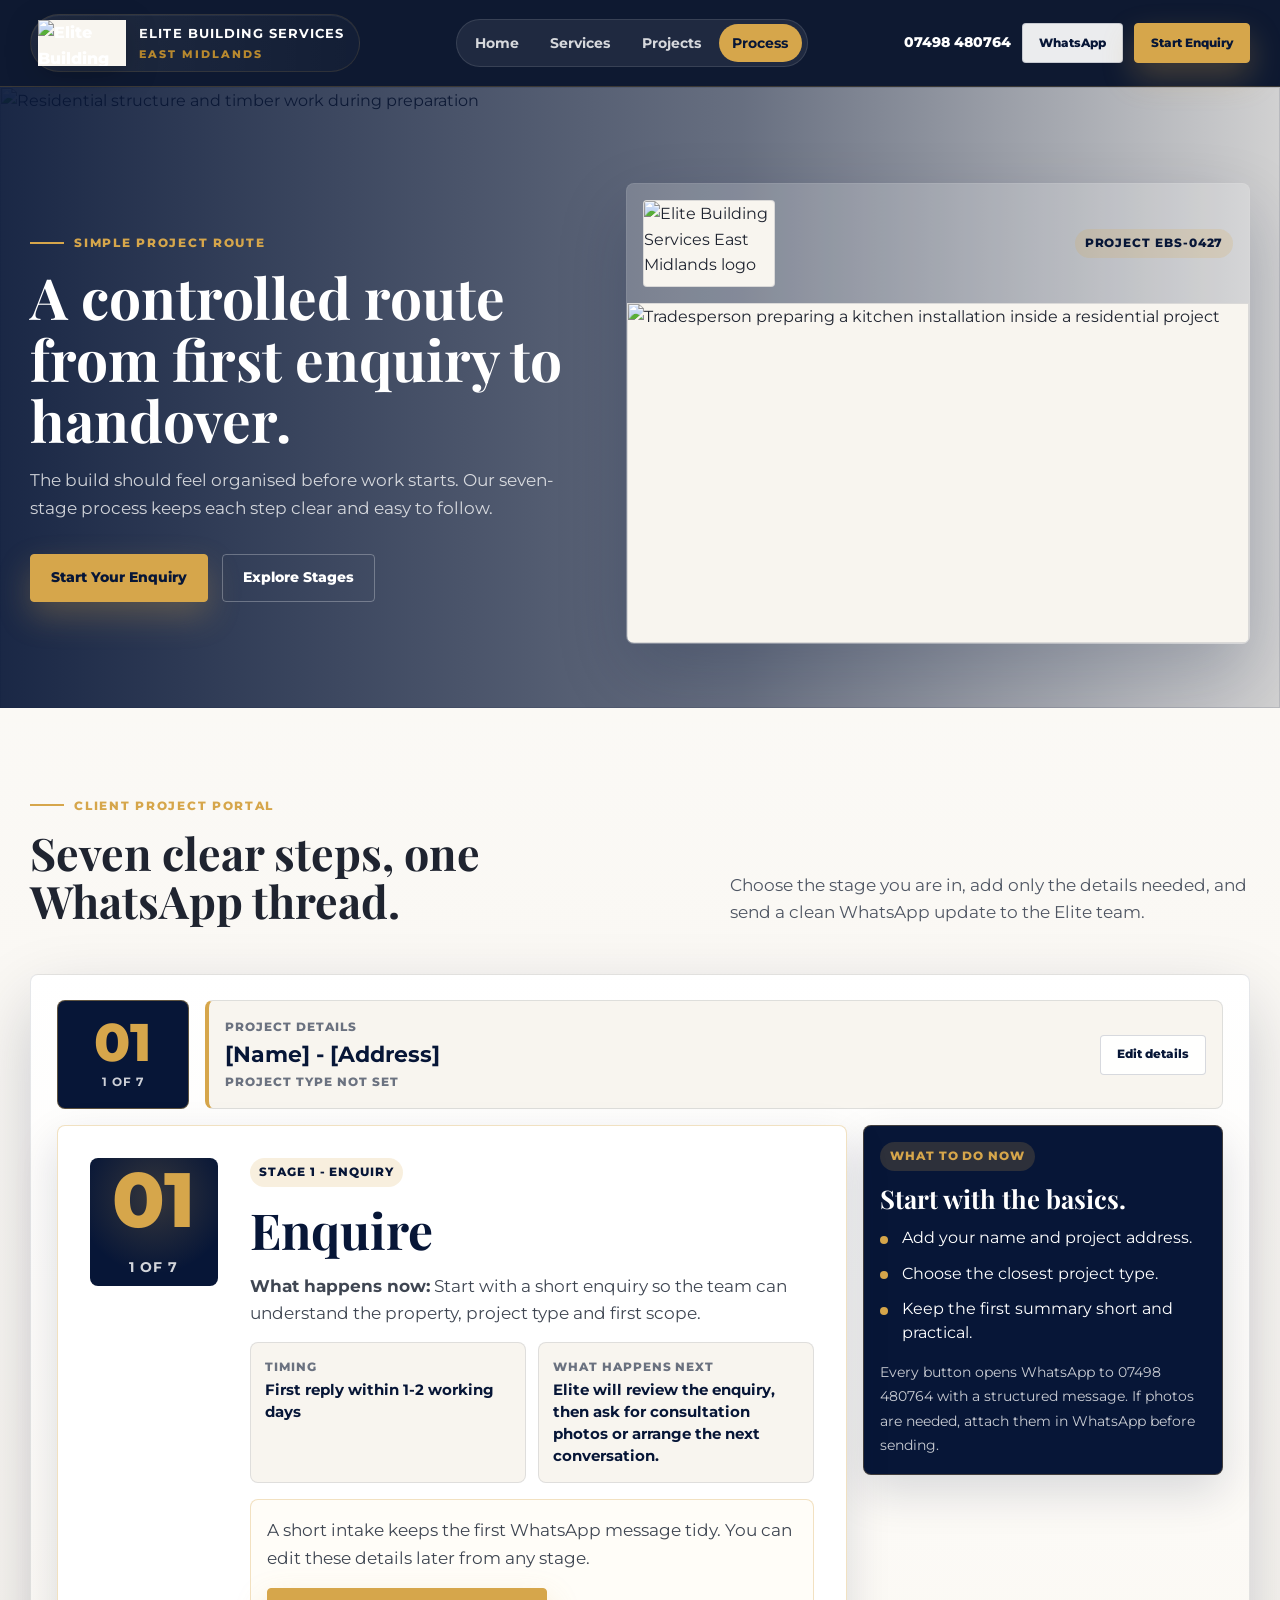
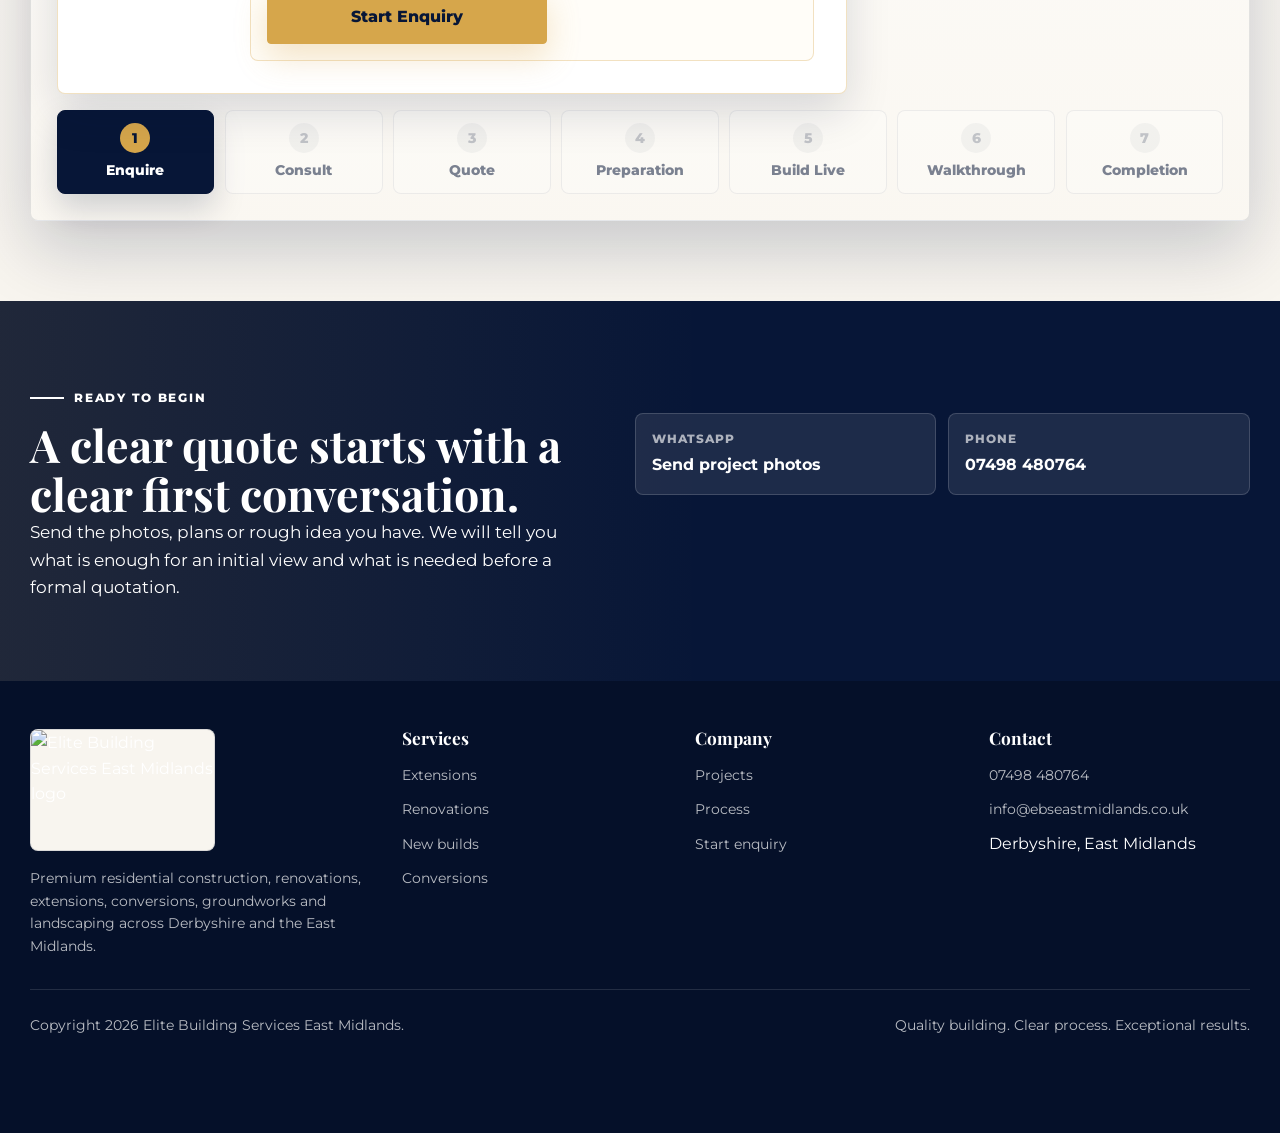
==== commit a01232d9: "Add files via upload" ====
--- a/process.html
+++ b/process.html
@@ -54,7 +54,7 @@
 
     <main id="main">
         <section class="page-hero control-hero" aria-labelledby="process-title">
-            <img class="page-hero-img" src="images/WIP.png" alt="Residential structure and timber work during preparation">
+            <img class="page-hero-img" src="images/wip.png" alt="Residential structure and timber work during preparation">
             <div class="container page-hero-content control-grid">
                 <div>
                     <p class="eyebrow">Simple project route</p>
@@ -72,7 +72,7 @@
                         <span class="status-chip">Project EBS-0427</span>
                     </div>
                     <div class="control-screen-image">
-                        <img src="images/kitchen in progress.png" alt="Tradesperson preparing a kitchen installation inside a residential project">
+                        <img src="images/kitchen-in-progress.png" alt="Tradesperson preparing a kitchen installation inside a residential project">
                     </div>
                 </aside>
             </div>
--- a/styles.css
+++ b/styles.css
@@ -64,6 +64,12 @@
     display: block;
     max-width: 100%;
     height: auto;
+}
+
+img.image-load-failed {
+    background: var(--stone);
+    border: 1px solid rgba(7, 22, 55, 0.12);
+    object-fit: contain;
 }
 
 a {
